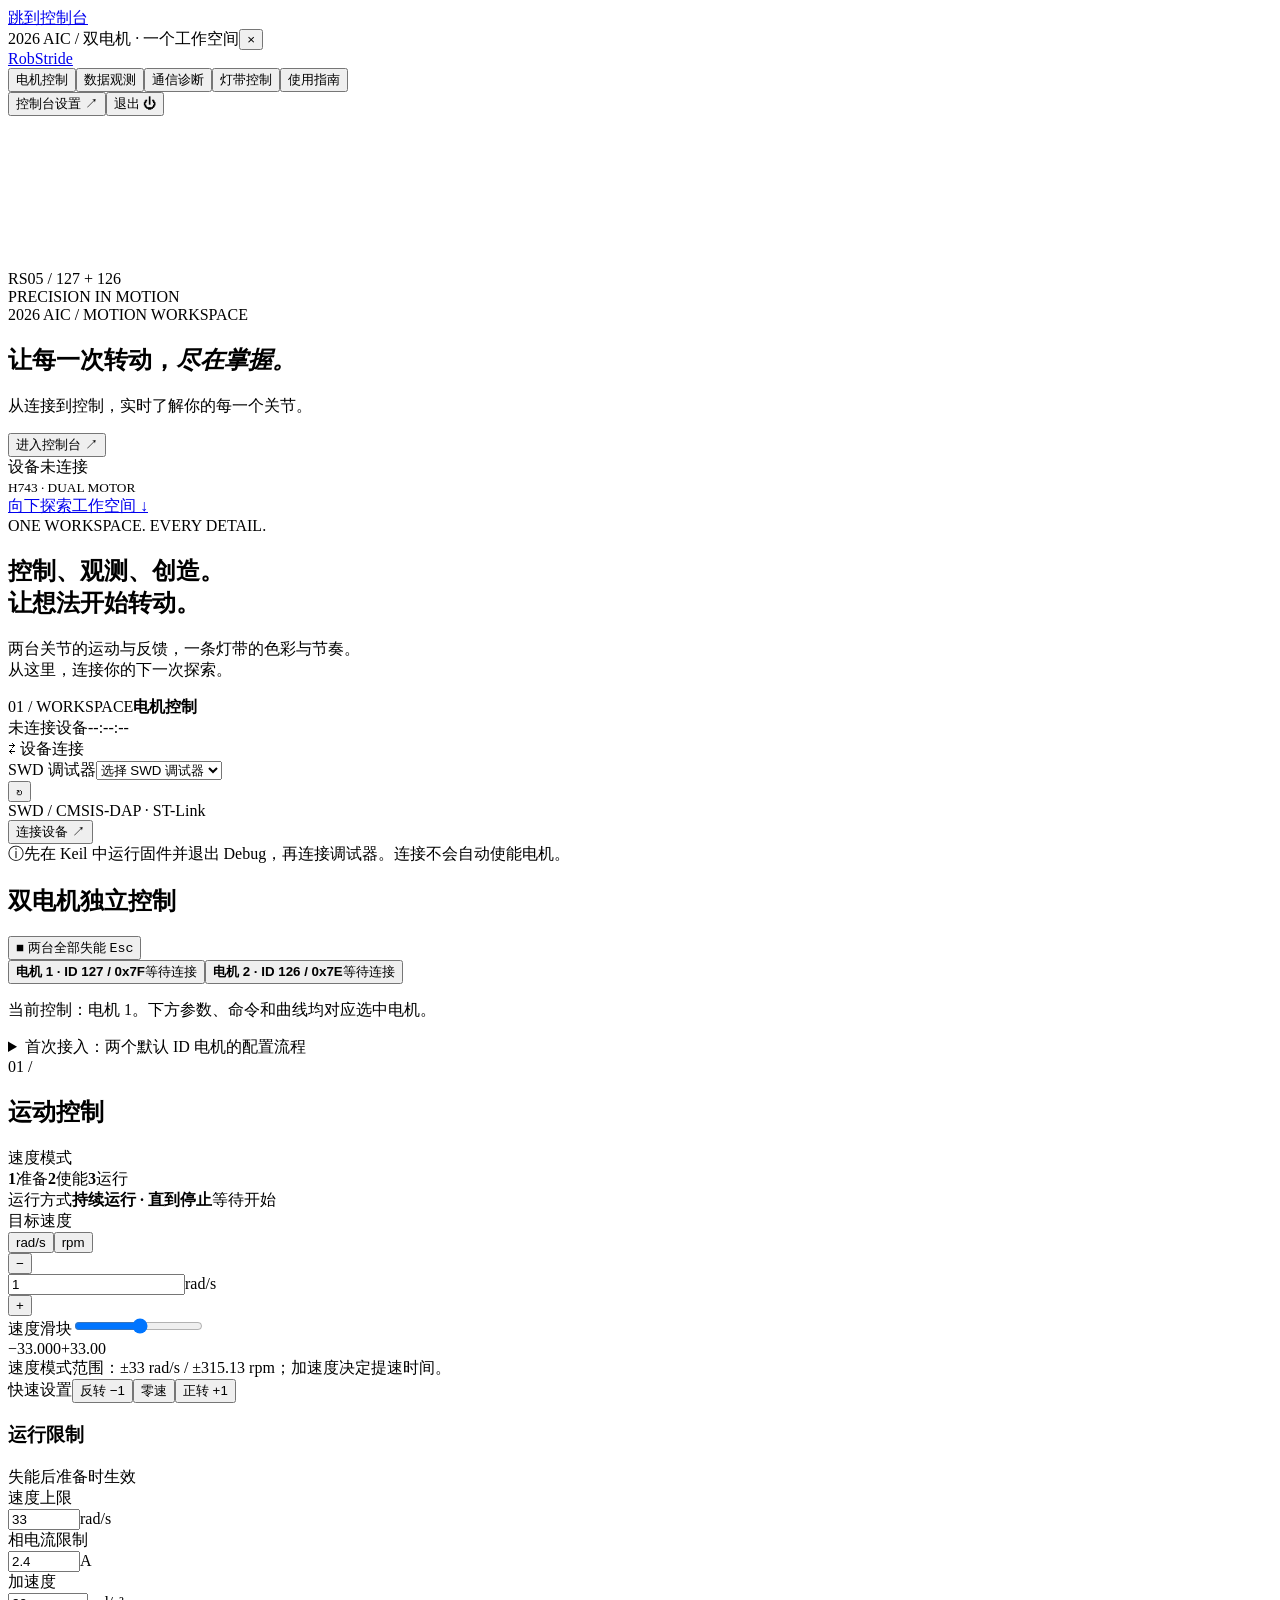
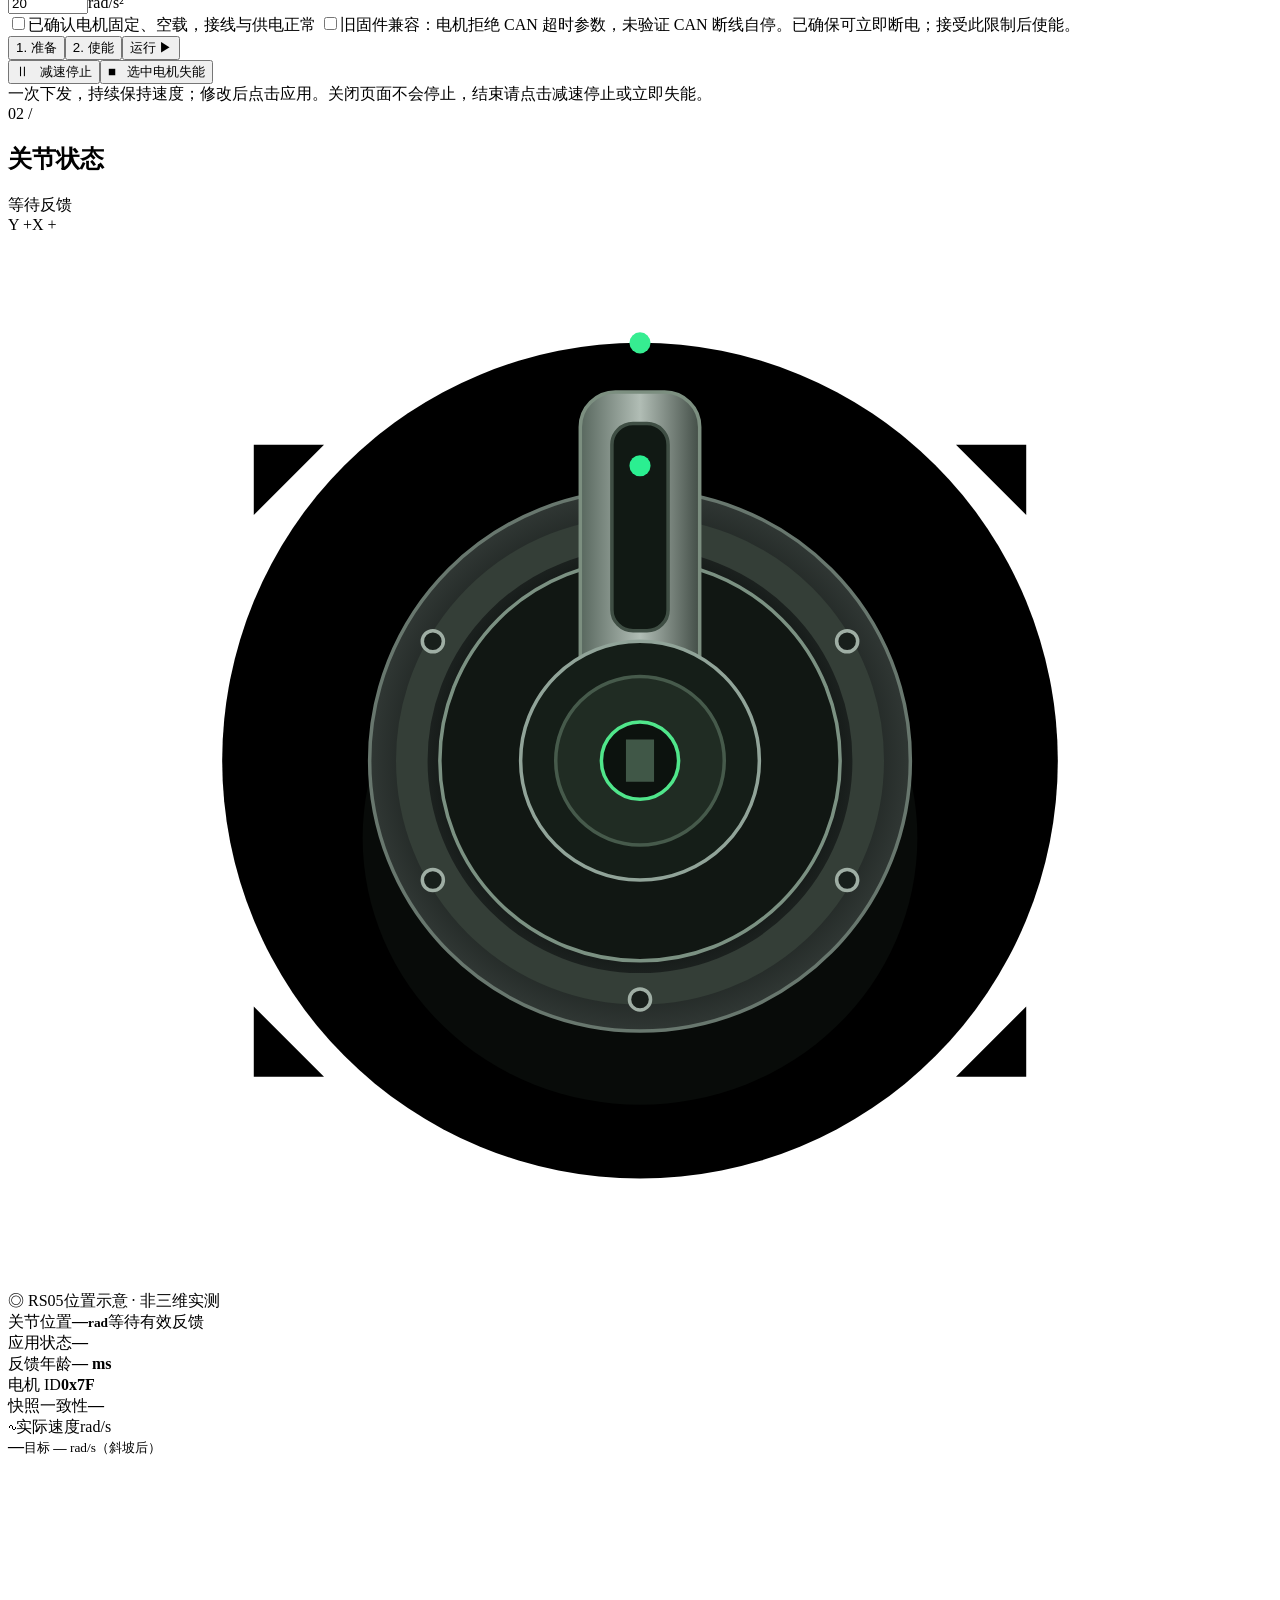
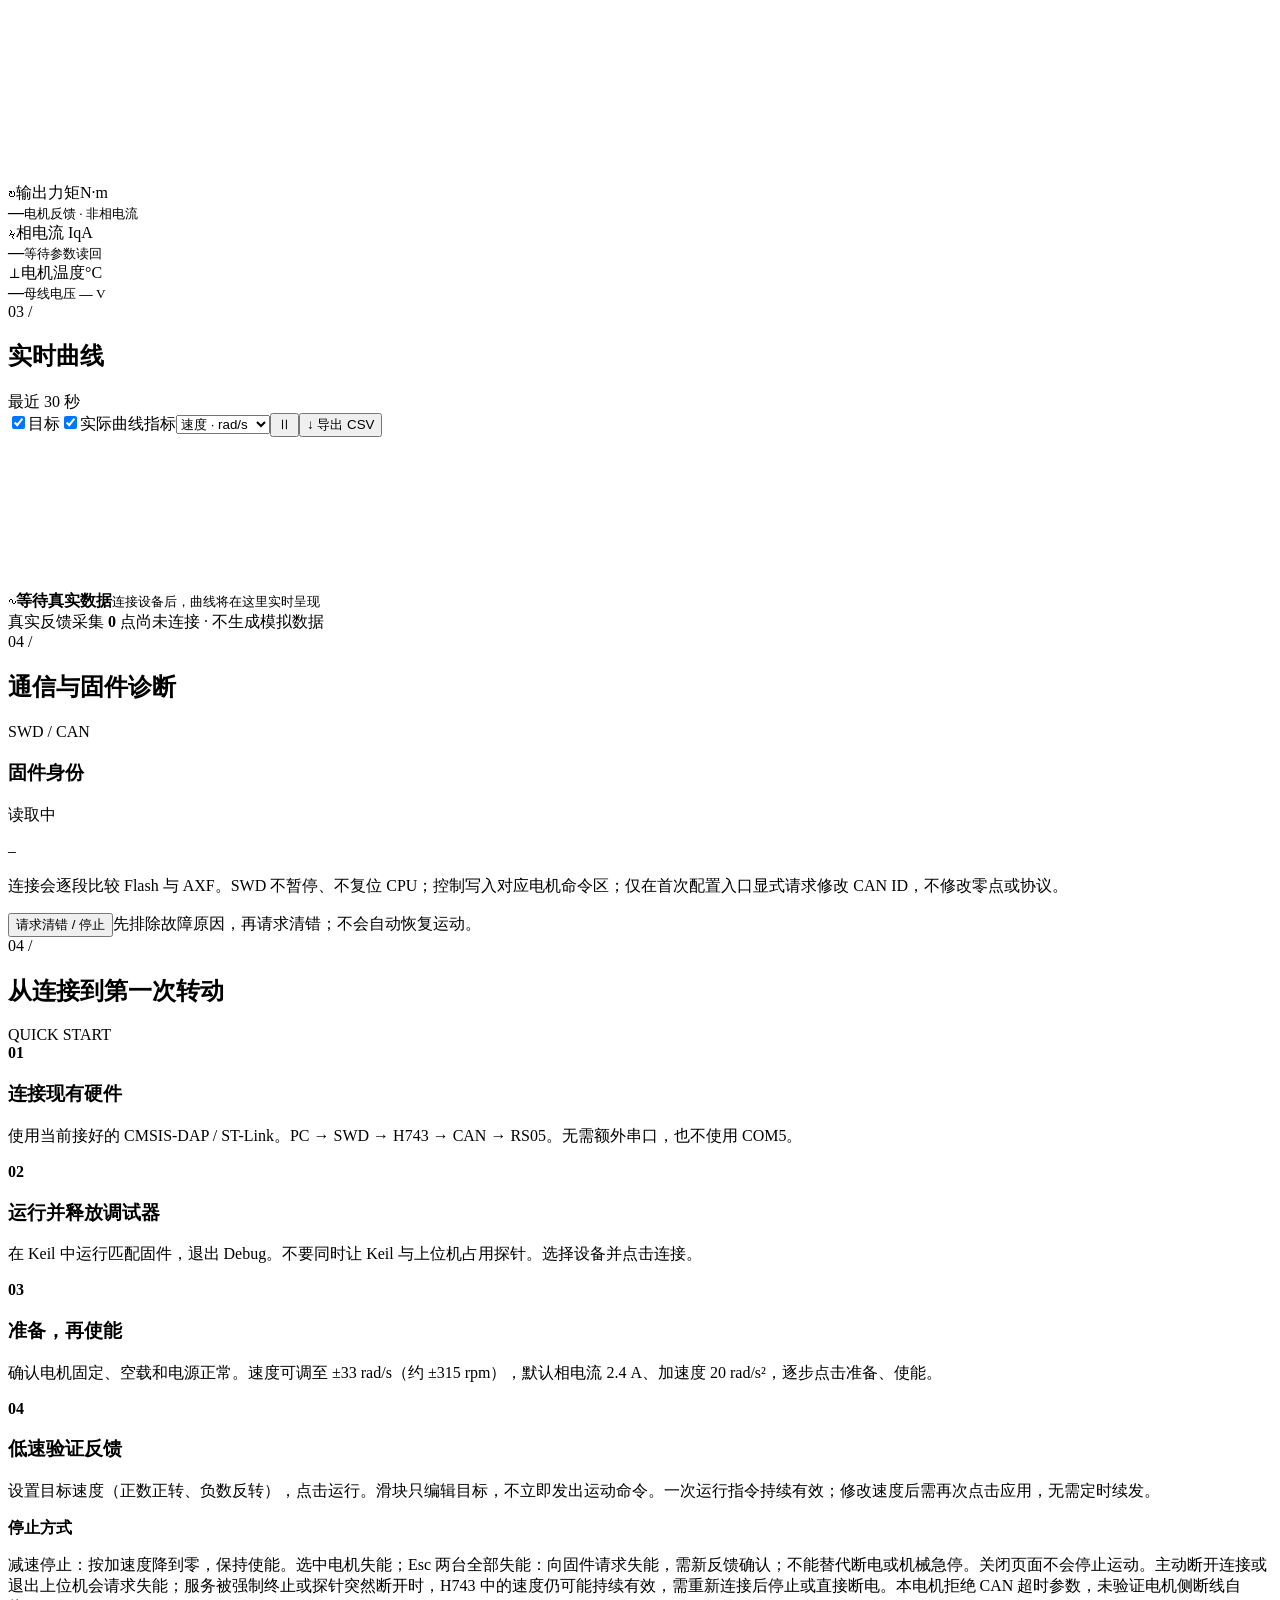
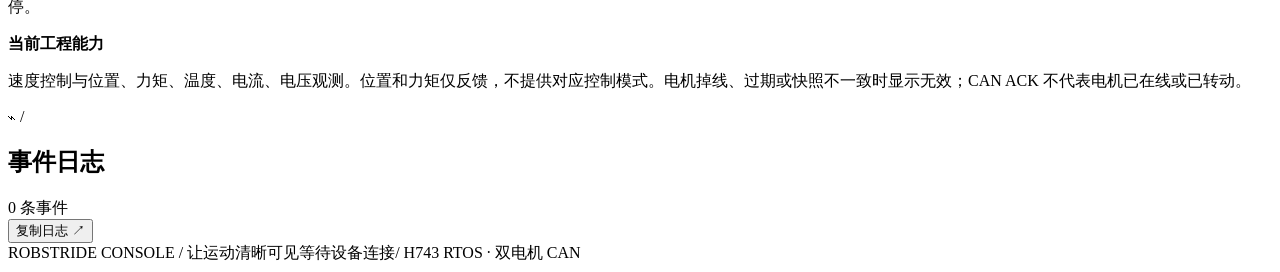
==== 上位机/RobStride_Console/web/index.html @ 3af57daa "feat(console): adopt ControlDesk UI for 2026 AIC Preserve the complete RobStride05 firmware and cont" ====
<!DOCTYPE html>
<html lang="zh-CN">
<head><meta charset="UTF-8"><meta name="viewport" content="width=device-width,initial-scale=1"><title>2026 AIC · RobStride 控制台</title><link rel="stylesheet" href="/style.css"><link rel="stylesheet" href="/template.css"></head>
<body>
<a class="skip-link" href="#console">跳到控制台</a>
<div class="announcement" id="announcement"><span class="announcement-pixels" aria-hidden="true"></span><span>2026 AIC <span class="announcement-divider">/</span> 双电机 · 一个工作空间</span><button id="dismiss-announcement" aria-label="关闭横幅">×</button></div>
<header class="site-header">
 <a class="site-brand" href="#overview" aria-label="RobStride 首页">RobStride<span></span></a>
 <nav class="primary-nav" aria-label="主导航">
  <button class="nav-item active" data-view="control">电机控制</button><button class="nav-item" data-view="telemetry">数据观测</button><button class="nav-item" data-view="diagnostics">通信诊断</button><button class="nav-item" data-view="led">灯带控制</button><button class="nav-item" data-view="guide">使用指南</button>
 </nav>
 <div class="header-actions"><button id="open-settings" class="text-button" aria-haspopup="dialog" aria-controls="settings-drawer">控制台设置 <span>↗</span></button><button id="exit" class="header-exit" title="退出上位机并释放调试器">退出 ⏻</button></div>
</header>
<div class="scroll-progress" aria-hidden="true"></div>
<div class="app-shell" id="app-content">
 <section class="hero" id="overview" aria-labelledby="page-title">
  <canvas id="pixelField" aria-hidden="true"></canvas><div class="hero-coordinate" aria-hidden="true">RS05 / 127 + 126<br>PRECISION IN MOTION</div>
  <div class="hero-inner"><div class="hero-copy"><div class="eyebrow">2026 AIC / MOTION WORKSPACE</div><h1 id="page-title">让每一次转动，<em>尽在掌握。</em></h1><p id="page-description">从连接到控制，实时了解你的每一个关节。</p></div><div class="hero-aside"><button class="hero-action" id="enter-console">进入控制台 <span>↗</span></button><div class="hero-state"><div class="badge" id="connection-badge"><span class="dot"></span>设备未连接</div><small>H743 · DUAL MOTOR</small></div></div></div>
  <a class="scroll-cue" href="#console"><span>向下探索工作空间</span> ↓</a>
 </section>
 <main id="console" tabindex="-1">
  <section class="session-intro"><div class="eyebrow">ONE WORKSPACE. EVERY DETAIL.</div><h2>控制、观测、创造。<br><span>让想法开始转动。</span></h2><p>两台关节的运动与反馈，一条灯带的色彩与节奏。<br>从这里，连接你的下一次探索。</p></section>
  <div class="workspace-heading"><div><span class="section-index">01 / WORKSPACE</span><b id="crumb">电机控制</b></div><div class="device-status"><span class="dot" id="sidebar-dot"></span><span id="sidebar-state">未连接设备</span><span class="workspace-clock" id="clock">--:--:--</span></div></div>
    <section class="connection-strip" aria-label="设备连接"><span class="connection-label"><span class="small-icon">⇄</span> 设备连接</span><div class="select-wrap"><label class="sr-only" for="probe">SWD 调试器</label><select id="probe"><option value="">选择 SWD 调试器</option></select></div><button id="refresh" class="icon-button" title="刷新调试器" aria-label="刷新调试器">↻</button><div class="transport"><span class="dot green"></span>SWD <span>/</span> CMSIS-DAP · ST-Link</div><button id="connect" class="button primary">连接设备 <span>↗</span></button></section>
    <div class="notice" id="notice" role="status"><span>ⓘ</span><span id="notice-text">先在 Keil 中运行固件并退出 Debug，再连接调试器。连接不会自动使能电机。</span></div>

    <section class="dual-panel panel" aria-label="双电机选择和状态">
      <div class="panel-heading"><h2>双电机独立控制</h2><button id="stop-all" class="button danger">■ 两台全部失能 <kbd>Esc</kbd></button></div>
      <div class="motor-cards"><button id="select-motor-0" class="motor-card selected" data-motor="0"><strong>电机 1 · ID 127 / 0x7F</strong><span id="summary-0">等待连接</span></button><button id="select-motor-1" class="motor-card" data-motor="1"><strong>电机 2 · ID 126 / 0x7E</strong><span id="summary-1">等待连接</span></button></div>
      <p id="selected-label" class="green-text">当前控制：电机 1。下方参数、命令和曲线均对应选中电机。</p>
      <details id="setup-details"><summary>首次接入：两个默认 ID 电机的配置流程</summary>
        <p>两台同 ID 时无法独立控制。先点击“两台全部失能”，断电后从总线断开电机 1，仅接入待设为电机 2 的那一台，再给它供电。</p>
        <label class="confirm-row"><input type="checkbox" id="isolated-confirmed"><span>当前 CAN 总线上只接通待修改的这一台，原 ID 为 127。允许将其 ID 改为 126。</span></label>
        <button id="change-id" class="button secondary">单电机改 ID：127 → 126</button>
        <p>等待日志“配置完成”后，断电并接回两台，再重新上电。确认以下两张卡分别在线，完成身份核对后才能准备和使能。</p>
        <label class="confirm-row"><input type="checkbox" id="pair-confirmed"><span>两台已分别设置为 127、126，均已接回总线，且已经固定。</span></label>
        <button id="verify-pair" class="button secondary">核对两台身份并开放独立控制</button><span id="pair-state" class="subtle">尚未核对</span>
        <p>每次 MCU 重启都需重新核对。改 ID 需要真实隔离另一台；软件无法证明同 ID 电机的数量。已设置不同 ID 时直接核对，无需再次改 ID。</p>
      </details>
    </section>

    <div id="view-control" class="view">
      <div class="main-grid">
        <section class="panel control-panel"><div class="panel-heading"><div><span class="section-index">01 /</span><h2>运动控制</h2></div><span class="chip">速度模式</span></div>
          <div class="workflow"><span id="step1"><b>1</b>准备</span><i></i><span id="step2"><b>2</b>使能</span><i></i><span id="step3"><b>3</b>运行</span></div>
          <div class="run-mode-row"><span>运行方式</span><b>持续运行 · 直到停止</b><span id="run-status">等待开始</span></div>
          <div class="target-head"><label for="target">目标速度</label><div class="segmented" aria-label="速度单位"><button class="selected" data-unit="rad">rad/s</button><button data-unit="rpm">rpm</button></div></div>
          <div class="target-input"><button class="stepper" id="minus" aria-label="减小目标速度">−</button><div><input id="target" type="number" min="-33" max="33" step="any" value="1" aria-label="目标速度"><span id="target-unit">rad/s</span></div><button class="stepper" id="plus" aria-label="增大目标速度">+</button></div>
          <label for="speed-slider" class="sr-only">速度滑块</label><input id="speed-slider" class="speed-slider" type="range" min="-33" max="33" step="0.01" value="1"><div class="range-labels"><span id="min-speed">−33.00</span><span>0</span><span id="max-speed">+33.00</span></div><div class="control-note" id="speed-range-note">速度模式范围：±33 rad/s / ±315.13 rpm；加速度决定提速时间。</div>
          <div class="presets"><span>快速设置</span><button data-speed="-1">反转 −1</button><button data-speed="0">零速</button><button data-speed="1">正转 +1</button></div>
          <div class="divider"></div><div class="limits-title"><h3>运行限制</h3><span>失能后准备时生效</span></div>
          <div class="limit-grid"><label>速度上限<div class="number-field"><input id="speed-limit" type="number" min="0.01" max="33" step="0.1" value="33"><span>rad/s</span></div></label><label>相电流限制<div class="number-field"><input id="current-limit" type="number" min="0.01" max="11" step="0.1" value="2.4"><span>A</span></div></label><label>加速度<div class="number-field"><input id="accel-limit" type="number" min="0.01" max="150" step="1" value="20"><span>rad/s²</span></div></label></div>
          <label class="confirm-row"><input id="confirmed" type="checkbox"><span>已确认电机固定、空载，接线与供电正常</span></label>
          <label class="confirm-row compatibility-note hidden" id="compatibility-note"><input id="compatibility-confirmed" type="checkbox"><span>旧固件兼容：电机拒绝 CAN 超时参数，未验证 CAN 断线自停。已确保可立即断电；接受此限制后使能。</span></label>
          <div class="command-row"><button class="button secondary" id="prepare">1. 准备</button><button class="button secondary" id="enable">2. 使能</button><button class="button primary" id="run">运行 <span>▶</span></button></div>
          <div class="stop-row"><button class="button secondary" id="stop">Ⅱ &nbsp; 减速停止</button><button class="button danger" id="disable">■ &nbsp; 选中电机失能</button></div>
          <div class="control-note" id="run-note">一次下发，持续保持速度；修改后点击应用。关闭页面不会停止，结束请点击减速停止或立即失能。</div>
        </section>
        <section class="panel joint-panel"><div class="panel-heading"><div><span class="section-index">02 /</span><h2>关节状态</h2></div><span id="motor-badge" class="badge small"><span class="dot"></span>等待反馈</span></div>
          <div class="joint-visual"><div class="visual-grid"></div><span class="axis-label top">Y +</span><span class="axis-label right">X +</span><svg class="joint-svg" viewBox="0 0 360 300" aria-label="关节位置示意图"><defs><radialGradient id="bodyGrad"><stop offset="0" stop-color="#282e2d"/><stop offset=".72" stop-color="#151a18"/><stop offset="1" stop-color="#303734"/></radialGradient><linearGradient id="armGrad"><stop stop-color="#58675e"/><stop offset=".5" stop-color="#b1bdb5"/><stop offset="1" stop-color="#434e47"/></linearGradient></defs><g transform="translate(180 150)"><circle class="orbit" r="119"/><circle class="orbit ticks" r="110"/><path d="M-90 -90 H-110 V-70 M90 -90 H110 V-70 M-90 90 H-110 V70 M90 90 H110 V70" class="brackets"/><ellipse cy="22" rx="79" ry="76" fill="#080b09"/><circle r="77" fill="url(#bodyGrad)" stroke="#68776e" stroke-width="1"/><circle r="65" fill="none" stroke="#343e37" stroke-width="9"/><circle r="57" fill="#111713" stroke="#7b9182"/><g class="bolts" fill="#181f1b" stroke="#9faea4"><circle cx="0" cy="-68" r="3"/><circle cx="59" cy="-34" r="3"/><circle cx="59" cy="34" r="3"/><circle cx="0" cy="68" r="3"/><circle cx="-59" cy="34" r="3"/><circle cx="-59" cy="-34" r="3"/></g><g id="joint-arm"><rect x="-17" y="-105" width="34" height="112" rx="10" fill="url(#armGrad)" stroke="#7c8f80"/><rect x="-8" y="-96" width="16" height="59" rx="6" fill="#111914" stroke="#3f4e44"/><circle cy="-84" r="3" fill="#2bef91"/><circle r="34" fill="#151e18" stroke="#91a499"/><circle r="24" fill="#202c23" stroke="#465a4b"/><circle r="11" fill="#0c120e" stroke="#50e68b"/><path d="M-4 -6 H4 V6 H-4 Z" fill="#405747"/></g><circle cy="-119" r="3" fill="#36ed91"/></g></svg><div class="visual-caption"><span class="green-text">◎</span> RS05<span>位置示意 · 非三维实测</span></div></div>
          <div class="joint-position"><span>关节位置</span><strong id="position">—<small>rad</small></strong><span id="position-deg">等待有效反馈</span></div>
          <div class="status-details"><div><span>应用状态</span><b id="app-state">—</b></div><div><span>反馈年龄</span><b id="feedback-age">— ms</b></div><div><span>电机 ID</span><b id="motor-id">0x7F</b></div><div><span>快照一致性</span><b id="coherent">—</b></div></div>
        </section>
      </div>
      <section class="metrics" aria-label="实时测量"><article><div><span class="metric-icon">∿</span>实际速度<span>rad/s</span></div><strong id="velocity">—</strong><small>目标 <b id="applied">—</b> rad/s（斜坡后）</small><svg viewBox="0 0 110 28" class="spark" id="spark-speed"></svg></article><article><div><span class="metric-icon">↻</span>输出力矩<span>N·m</span></div><strong id="torque">—</strong><small>电机反馈 · 非相电流</small></article><article><div><span class="metric-icon">ϟ</span>相电流 Iq<span>A</span></div><strong id="current">—</strong><small id="current-age">等待参数读回</small></article><article><div><span class="metric-icon">⊥</span>电机温度<span>°C</span></div><strong id="temperature">—</strong><small>母线电压 <b id="voltage">—</b> V</small></article></section>
    </div>

    <section class="panel chart-panel" id="chart-section"><div class="panel-heading"><div><span class="section-index">03 /</span><h2>实时曲线</h2><span class="subtle">最近 30 秒</span></div><div class="chart-actions"><label><input type="checkbox" id="show-target" checked><span class="legend-line"></span>目标</label><label><input type="checkbox" id="show-actual" checked><span class="legend-line actual"></span>实际</label><label class="sr-only" for="chart-metric">曲线指标</label><select id="chart-metric"><option value="velocity_rad_s">速度 · rad/s</option><option value="position_rad">位置 · rad</option><option value="torque_nm">力矩 · N·m</option><option value="current_a">相电流 · A</option><option value="temperature_c">温度 · °C</option><option value="bus_voltage_v">母线电压 · V</option></select><button id="pause-chart" class="icon-button" title="暂停曲线" aria-label="暂停曲线">Ⅱ</button><button id="export" class="text-button">↓ 导出 CSV</button></div></div><div class="chart-wrap"><canvas id="chart" aria-label="实时反馈曲线"></canvas><div class="chart-empty" id="chart-empty"><span>∿</span><b>等待真实数据</b><small>连接设备后，曲线将在这里实时呈现</small></div></div><div class="chart-footer"><span><span class="dot green"></span> 真实反馈采集 <b id="sample-rate">0</b> 点</span><span id="chart-status">尚未连接 · 不生成模拟数据</span></div></section>

    <section id="view-diagnostics" class="panel diagnostics-panel view hidden"><div class="panel-heading"><div><span class="section-index">04 /</span><h2>通信与固件诊断</h2></div><span class="chip">SWD / CAN</span></div><div class="diagnostic-grid" id="diagnostic-grid"></div><div class="identity-block"><h3>固件身份</h3><p id="firmware-path">读取中</p><code id="firmware-hash">—</code><p>连接会逐段比较 Flash 与 AXF。SWD 不暂停、不复位 CPU；控制写入对应电机命令区；仅在首次配置入口显式请求修改 CAN ID，不修改零点或协议。</p></div><button id="clear-fault" class="button secondary">请求清错 / 停止</button><span class="subtle clear-hint">先排除故障原因，再请求清错；不会自动恢复运动。</span></section>

    <section id="view-guide" class="panel guide-panel view hidden"><div class="panel-heading"><div><span class="section-index">04 /</span><h2>从连接到第一次转动</h2></div><span class="chip">QUICK START</span></div><div class="guide-grid"><article><b>01</b><h3>连接现有硬件</h3><p>使用当前接好的 CMSIS-DAP / ST-Link。PC → SWD → H743 → CAN → RS05。无需额外串口，也不使用 COM5。</p></article><article><b>02</b><h3>运行并释放调试器</h3><p>在 Keil 中运行匹配固件，退出 Debug。不要同时让 Keil 与上位机占用探针。选择设备并点击连接。</p></article><article><b>03</b><h3>准备，再使能</h3><p>确认电机固定、空载和电源正常。速度可调至 ±33 rad/s（约 ±315 rpm），默认相电流 2.4 A、加速度 20 rad/s²，逐步点击准备、使能。</p></article><article><b>04</b><h3>低速验证反馈</h3><p>设置目标速度（正数正转、负数反转），点击运行。滑块只编辑目标，不立即发出运动命令。一次运行指令持续有效；修改速度后需再次点击应用，无需定时续发。</p></article></div><div class="guide-note"><b>停止方式</b><p>减速停止：按加速度降到零，保持使能。选中电机失能；Esc 两台全部失能：向固件请求失能，需新反馈确认；不能替代断电或机械急停。关闭页面不会停止运动。主动断开连接或退出上位机会请求失能；服务被强制终止或探针突然断开时，H743 中的速度仍可能持续有效，需重新连接后停止或直接断电。本电机拒绝 CAN 超时参数，未验证电机侧断线自停。</p></div><div class="guide-note"><b>当前工程能力</b><p>速度控制与位置、力矩、温度、电流、电压观测。位置和力矩仅反馈，不提供对应控制模式。电机掉线、过期或快照不一致时显示无效；CAN ACK 不代表电机已在线或已转动。</p></div></section>

    <section class="panel log-panel" id="log-section"><div class="panel-heading"><div><span class="section-index">⌁ /</span><h2>事件日志</h2><span class="subtle" id="log-count">0 条事件</span></div><button class="text-button" id="copy-log">复制日志 ↗</button></div><div class="logs" id="logs" aria-live="polite"></div></section>
    <footer><span>ROBSTRIDE CONSOLE <span class="footer-slash">/</span> 让运动清晰可见</span><span><span class="dot" id="footer-dot"></span><span id="footer-status">等待设备连接</span><span class="footer-slash">/</span> H743 RTOS · 双电机 CAN</span></footer>
 </main>
</div>
<div class="drawer-scrim" id="settings-scrim" hidden></div>
<aside id="settings-drawer" class="settings-drawer" role="dialog" aria-modal="true" aria-labelledby="settings-title" hidden>
 <div class="drawer-heading"><div><span class="eyebrow">MAKE IT YOURS</span><h2 id="settings-title">控制台设置</h2></div><button id="close-settings" class="icon-button" aria-label="关闭设置">×</button></div>
 <p class="drawer-description">调整工作空间的视觉偏好，设置仅保存在此浏览器。</p>
 <fieldset><legend>视觉外观</legend><label class="settings-row">强调色<input type="color" id="accent-color" value="#26ed89"></label><label class="settings-check"><input type="checkbox" id="compact-layout"> 紧凑布局</label><label class="settings-check"><input type="checkbox" id="show-logs" checked> 显示事件日志</label></fieldset>
 <fieldset><legend>动态点阵</legend><label class="settings-check"><input type="checkbox" id="motion-enabled" checked> 开启动效</label><label>流动速度 <output id="motion-speed-value">1.0×</output><input type="range" id="motion-speed" min="0.2" max="2" step="0.1" value="1"></label><label>点阵间距 <output id="pixel-density-value">8 px</output><input type="range" id="pixel-density" min="5" max="14" step="1" value="8"></label><p class="settings-note">跟随系统的减少动态效果偏好。离开首页后自动暂停点阵。</p></fieldset>
 <button id="reset-settings" class="button secondary">恢复默认外观 ↺</button><p class="settings-note">运动参数和灯效方案在各自模块内编辑。</p>
</aside>
<button class="back-top" id="back-to-top" aria-label="回到顶部" hidden>↑</button>
<div class="toast hidden" id="toast" role="alert"></div>
<script src="/app.js"></script><script src="/led.js"></script><script src="/template-ui.js"></script>
</body></html>
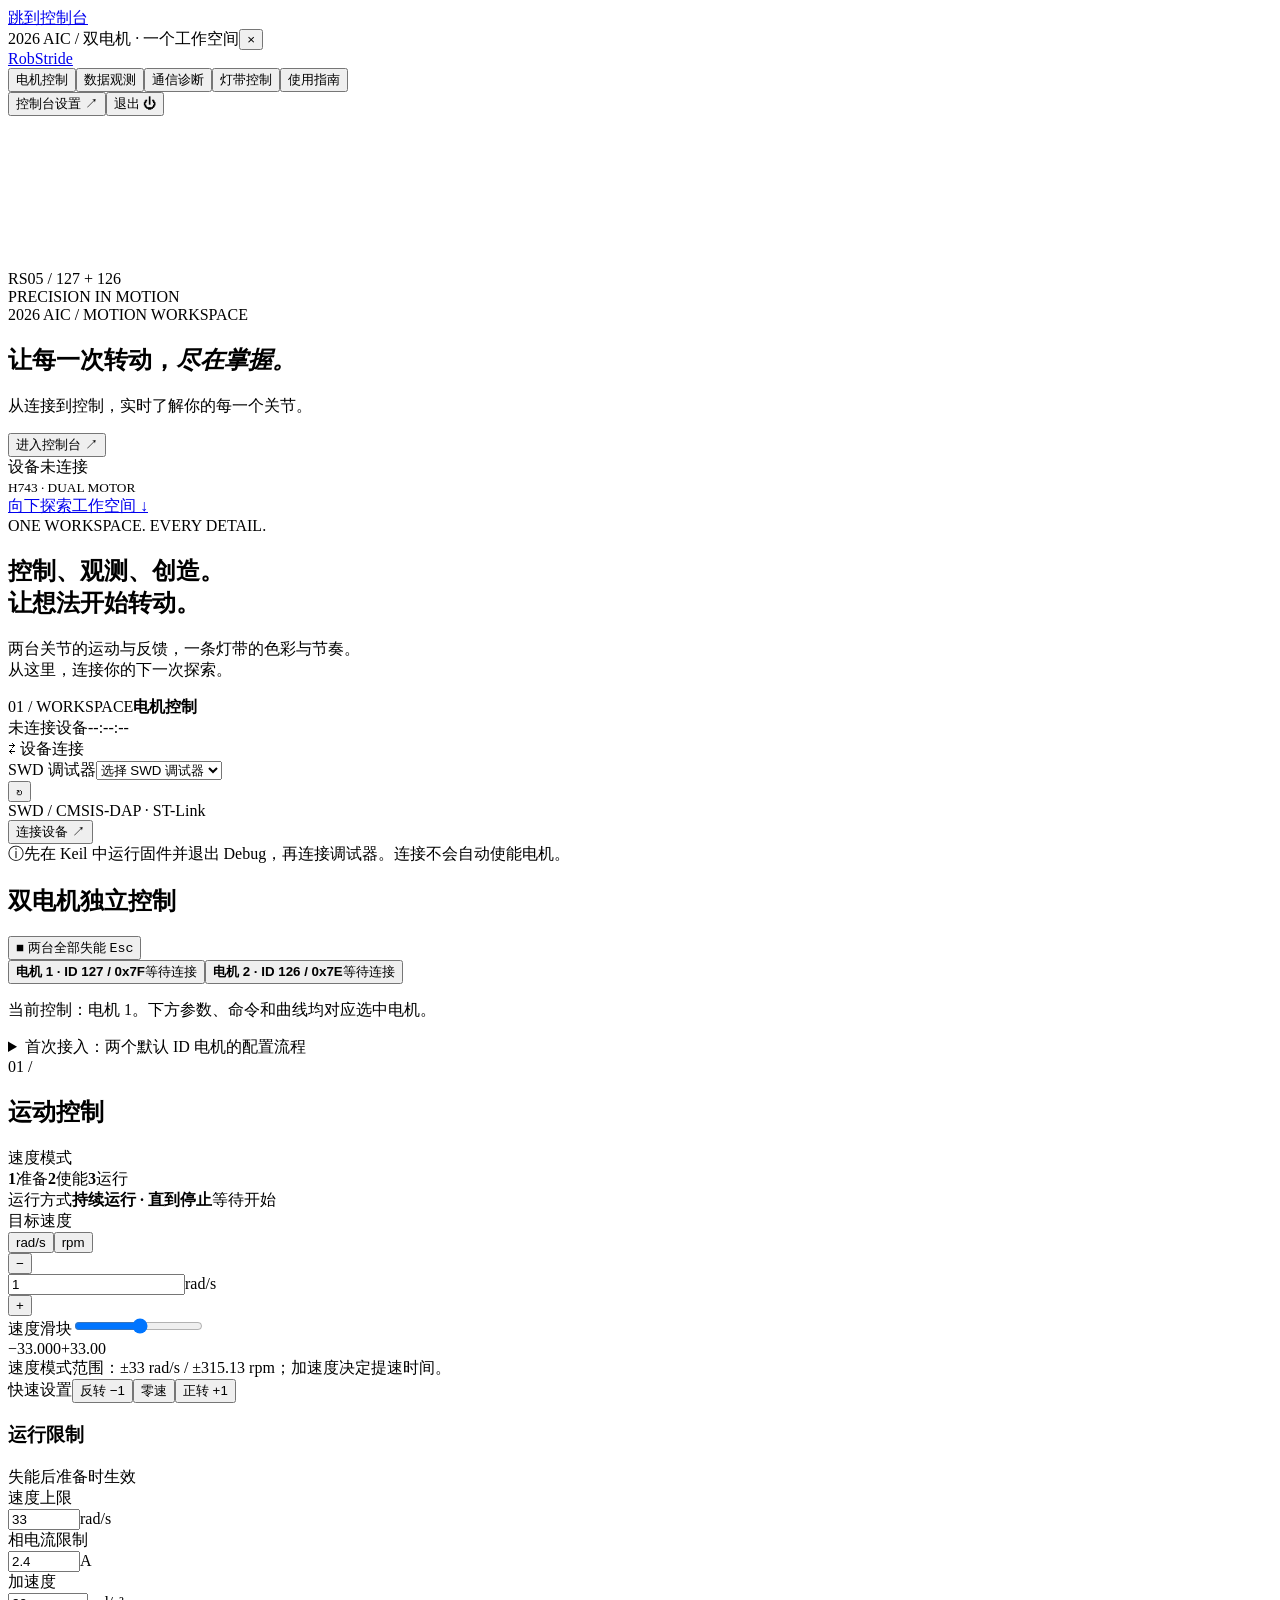
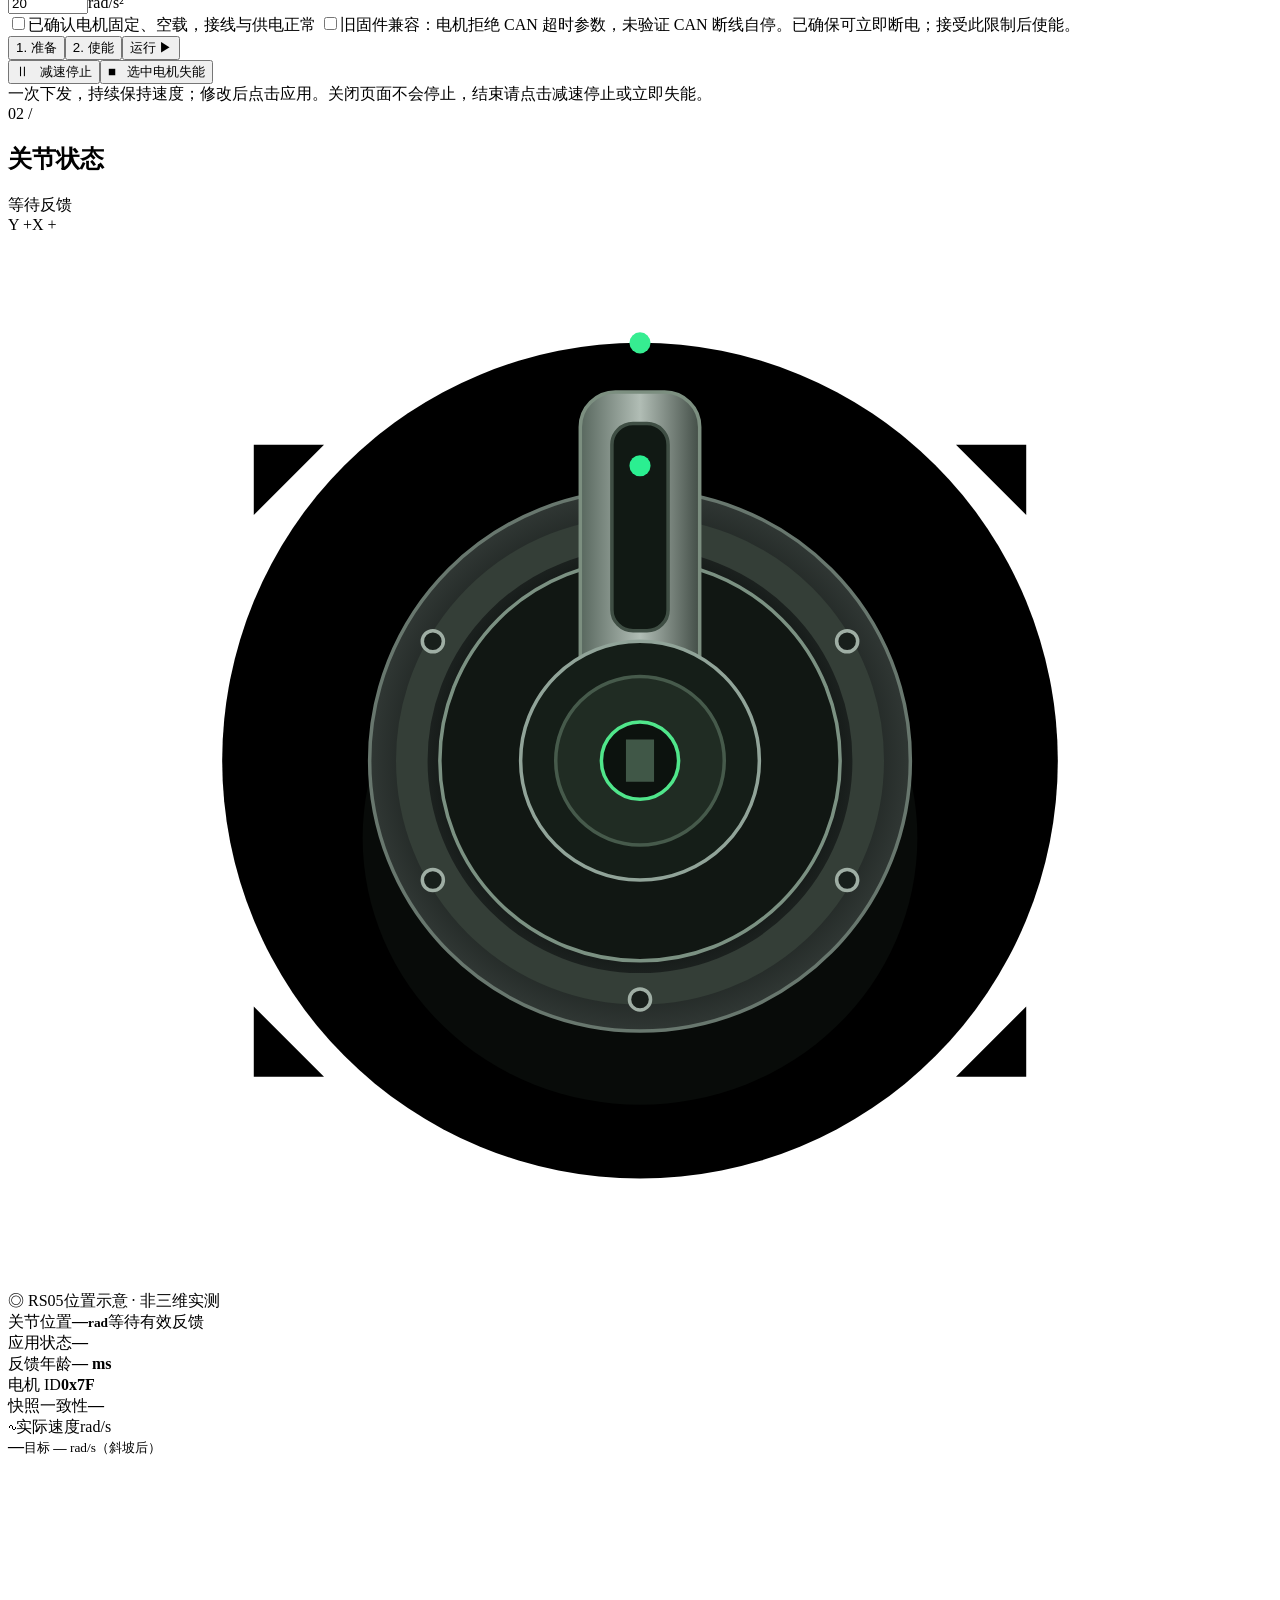
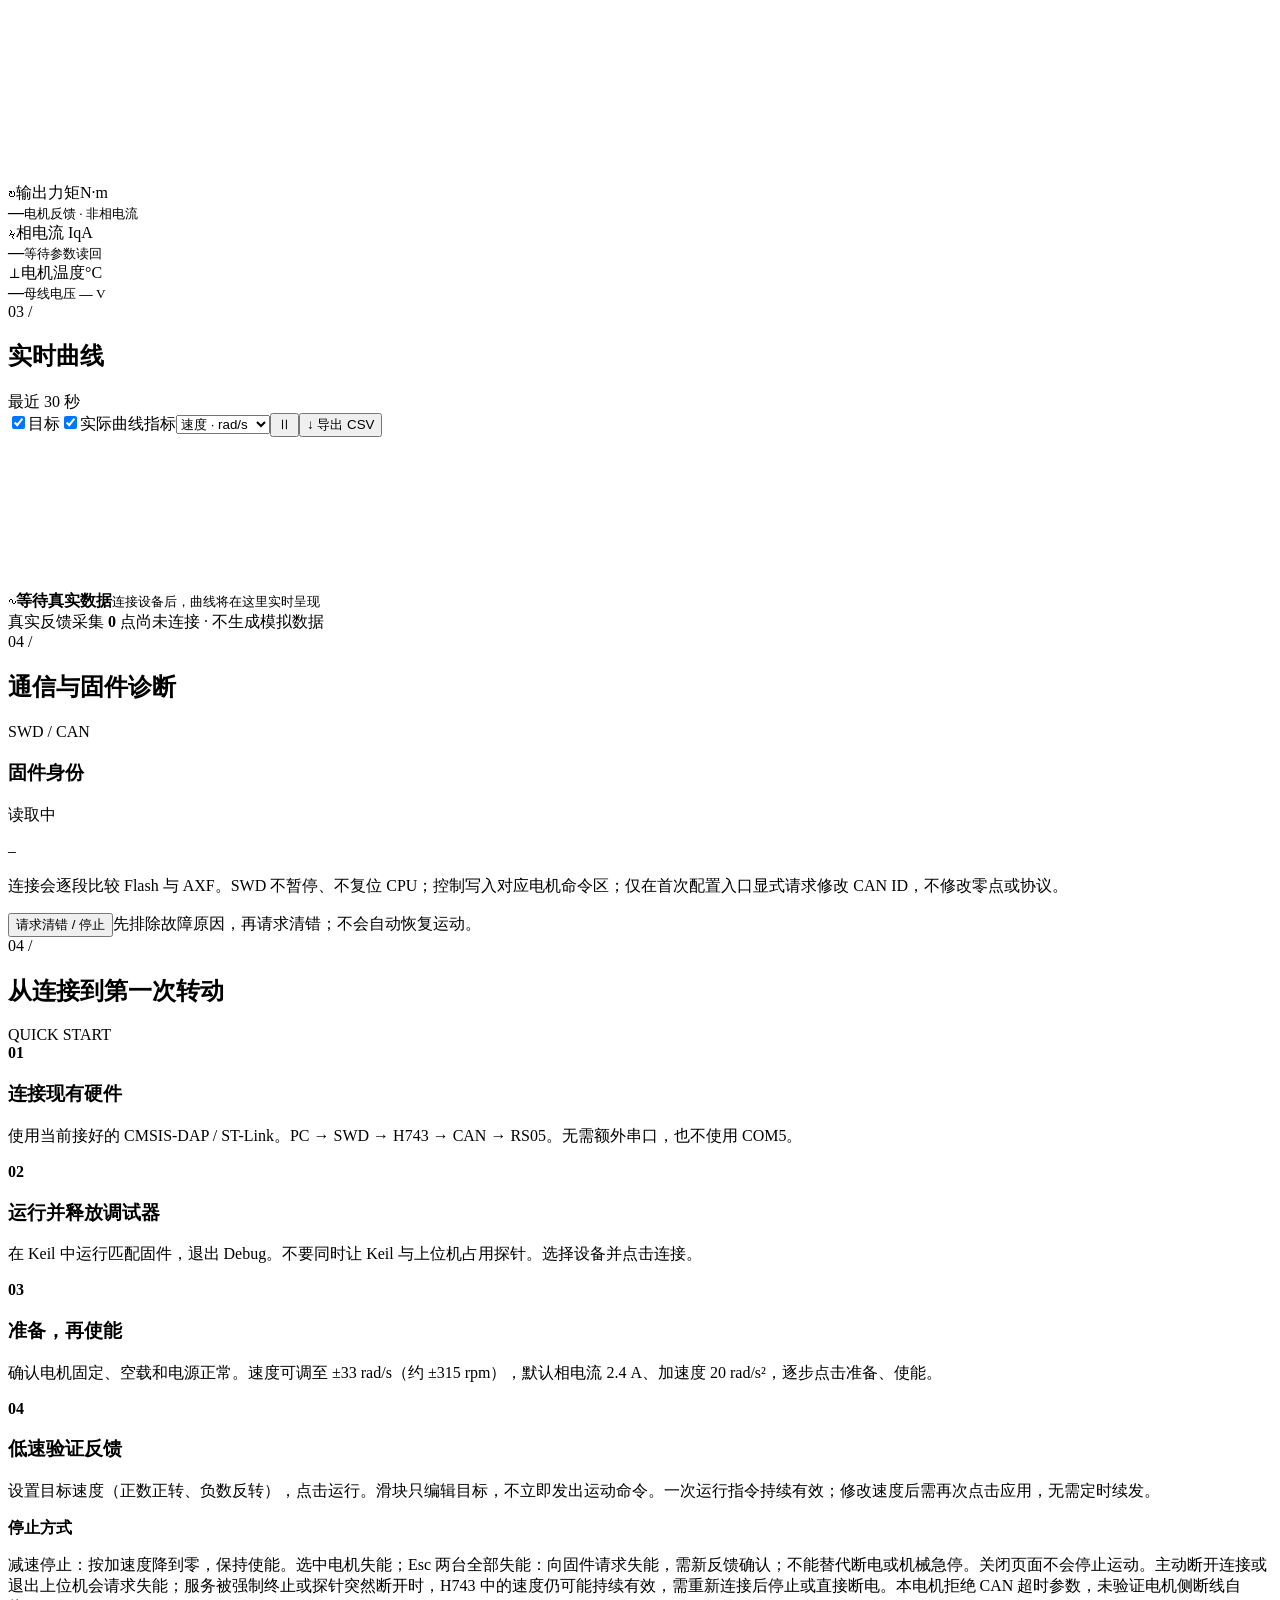
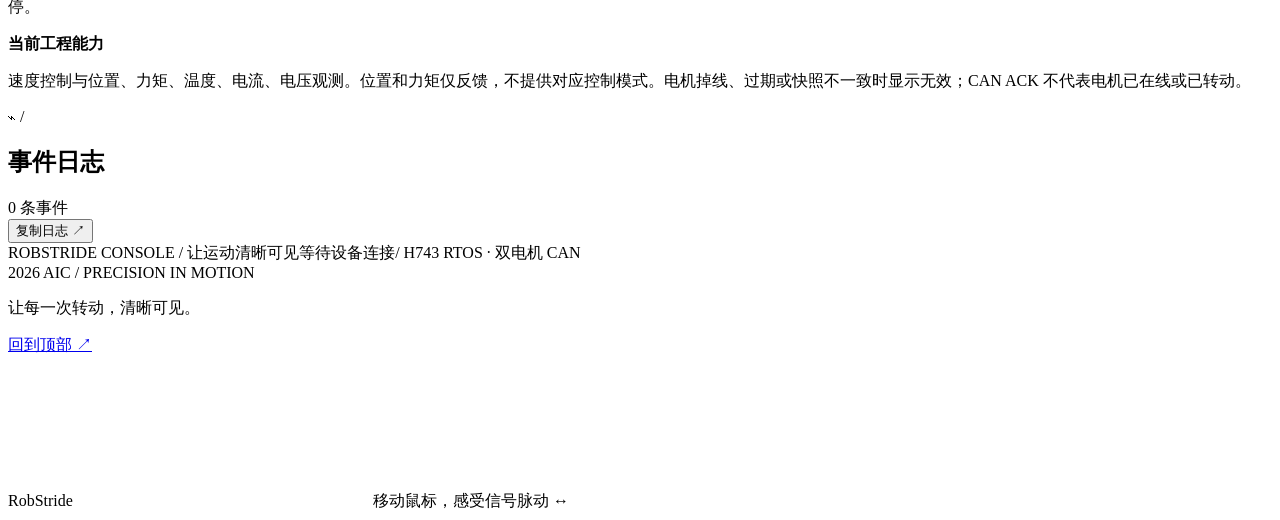
==== commit 9e4a6751: "feat(console): port template pointer distortion and visual effects" ====
--- a/上位机/RobStride_Console/web/index.html
+++ b/上位机/RobStride_Console/web/index.html
@@ -1,6 +1,6 @@
 <!DOCTYPE html>
 <html lang="zh-CN">
-<head><meta charset="UTF-8"><meta name="viewport" content="width=device-width,initial-scale=1"><title>2026 AIC · RobStride 控制台</title><link rel="stylesheet" href="/style.css"><link rel="stylesheet" href="/template.css"></head>
+<head><meta charset="UTF-8"><meta name="viewport" content="width=device-width,initial-scale=1"><title>2026 AIC · RobStride 控制台</title><link rel="stylesheet" href="/style.css"><link rel="stylesheet" href="/template.css"><link rel="stylesheet" href="/signal-theme.css"></head>
 <body>
 <a class="skip-link" href="#console">跳到控制台</a>
 <div class="announcement" id="announcement"><span class="announcement-pixels" aria-hidden="true"></span><span>2026 AIC <span class="announcement-divider">/</span> 双电机 · 一个工作空间</span><button id="dismiss-announcement" aria-label="关闭横幅">×</button></div>
@@ -18,7 +18,7 @@
   <div class="hero-inner"><div class="hero-copy"><div class="eyebrow">2026 AIC / MOTION WORKSPACE</div><h1 id="page-title">让每一次转动，<em>尽在掌握。</em></h1><p id="page-description">从连接到控制，实时了解你的每一个关节。</p></div><div class="hero-aside"><button class="hero-action" id="enter-console">进入控制台 <span>↗</span></button><div class="hero-state"><div class="badge" id="connection-badge"><span class="dot"></span>设备未连接</div><small>H743 · DUAL MOTOR</small></div></div></div>
   <a class="scroll-cue" href="#console"><span>向下探索工作空间</span> ↓</a>
  </section>
- <main id="console" tabindex="-1">
+ <main id="console" class="signal-zone" tabindex="-1">
   <section class="session-intro"><div class="eyebrow">ONE WORKSPACE. EVERY DETAIL.</div><h2>控制、观测、创造。<br><span>让想法开始转动。</span></h2><p>两台关节的运动与反馈，一条灯带的色彩与节奏。<br>从这里，连接你的下一次探索。</p></section>
   <div class="workspace-heading"><div><span class="section-index">01 / WORKSPACE</span><b id="crumb">电机控制</b></div><div class="device-status"><span class="dot" id="sidebar-dot"></span><span id="sidebar-state">未连接设备</span><span class="workspace-clock" id="clock">--:--:--</span></div></div>
     <section class="connection-strip" aria-label="设备连接"><span class="connection-label"><span class="small-icon">⇄</span> 设备连接</span><div class="select-wrap"><label class="sr-only" for="probe">SWD 调试器</label><select id="probe"><option value="">选择 SWD 调试器</option></select></div><button id="refresh" class="icon-button" title="刷新调试器" aria-label="刷新调试器">↻</button><div class="transport"><span class="dot green"></span>SWD <span>/</span> CMSIS-DAP · ST-Link</div><button id="connect" class="button primary">连接设备 <span>↗</span></button></section>
@@ -73,17 +73,22 @@
 
     <section class="panel log-panel" id="log-section"><div class="panel-heading"><div><span class="section-index">⌁ /</span><h2>事件日志</h2><span class="subtle" id="log-count">0 条事件</span></div><button class="text-button" id="copy-log">复制日志 ↗</button></div><div class="logs" id="logs" aria-live="polite"></div></section>
     <footer><span>ROBSTRIDE CONSOLE <span class="footer-slash">/</span> 让运动清晰可见</span><span><span class="dot" id="footer-dot"></span><span id="footer-status">等待设备连接</span><span class="footer-slash">/</span> H743 RTOS · 双电机 CAN</span></footer>
+    <section class="desk-footer" aria-label="RobStride 页底字标">
+      <div class="footer-caption"><div><span class="footer-kicker">2026 AIC / PRECISION IN MOTION</span><p>让每一次转动，清晰可见。</p></div><a class="footer-top" href="#overview">回到顶部 <span aria-hidden="true">↗</span></a></div>
+      <div class="footer-wordmark" id="footerWordmark"><span class="footer-wordmark-text" id="footerWordmarkText">RobStride</span><canvas id="footerDistortion" aria-hidden="true"></canvas><span class="footer-hover-hint" aria-hidden="true">移动鼠标，感受信号脉动 ↔</span></div>
+    </section>
  </main>
 </div>
 <div class="drawer-scrim" id="settings-scrim" hidden></div>
-<aside id="settings-drawer" class="settings-drawer" role="dialog" aria-modal="true" aria-labelledby="settings-title" hidden>
+<aside id="settings-drawer" class="settings-drawer signal-zone" role="dialog" aria-modal="true" aria-labelledby="settings-title" hidden>
  <div class="drawer-heading"><div><span class="eyebrow">MAKE IT YOURS</span><h2 id="settings-title">控制台设置</h2></div><button id="close-settings" class="icon-button" aria-label="关闭设置">×</button></div>
  <p class="drawer-description">调整工作空间的视觉偏好，设置仅保存在此浏览器。</p>
  <fieldset><legend>视觉外观</legend><label class="settings-row">强调色<input type="color" id="accent-color" value="#26ed89"></label><label class="settings-check"><input type="checkbox" id="compact-layout"> 紧凑布局</label><label class="settings-check"><input type="checkbox" id="show-logs" checked> 显示事件日志</label></fieldset>
  <fieldset><legend>动态点阵</legend><label class="settings-check"><input type="checkbox" id="motion-enabled" checked> 开启动效</label><label>流动速度 <output id="motion-speed-value">1.0×</output><input type="range" id="motion-speed" min="0.2" max="2" step="0.1" value="1"></label><label>点阵间距 <output id="pixel-density-value">8 px</output><input type="range" id="pixel-density" min="5" max="14" step="1" value="8"></label><p class="settings-note">跟随系统的减少动态效果偏好。离开首页后自动暂停点阵。</p></fieldset>
+ <fieldset><legend>悬浮交互</legend><label class="settings-check"><input type="checkbox" id="signalMotionEnabled" checked> 功能区悬浮震颤</label><label class="settings-check"><input type="checkbox" id="footerMotionEnabled" checked> 页底悬浮震颤</label><p class="settings-note">鼠标扫过标题、读数、曲线与日志时产生局部网格位移。输入、点击、触摸和系统减少动态效果模式下保持原生界面。</p></fieldset>
  <button id="reset-settings" class="button secondary">恢复默认外观 ↺</button><p class="settings-note">运动参数和灯效方案在各自模块内编辑。</p>
 </aside>
 <button class="back-top" id="back-to-top" aria-label="回到顶部" hidden>↑</button>
 <div class="toast hidden" id="toast" role="alert"></div>
-<script src="/app.js"></script><script src="/led.js"></script><script src="/template-ui.js"></script>
+<script src="/app.js"></script><script src="/led.js"></script><script src="/pixel-field.js"></script><script src="/template-ui.js"></script><script src="/distortion-grid.js"></script><script src="/footer-distortion.js"></script><script src="/signal-distortion.js"></script>
 </body></html>
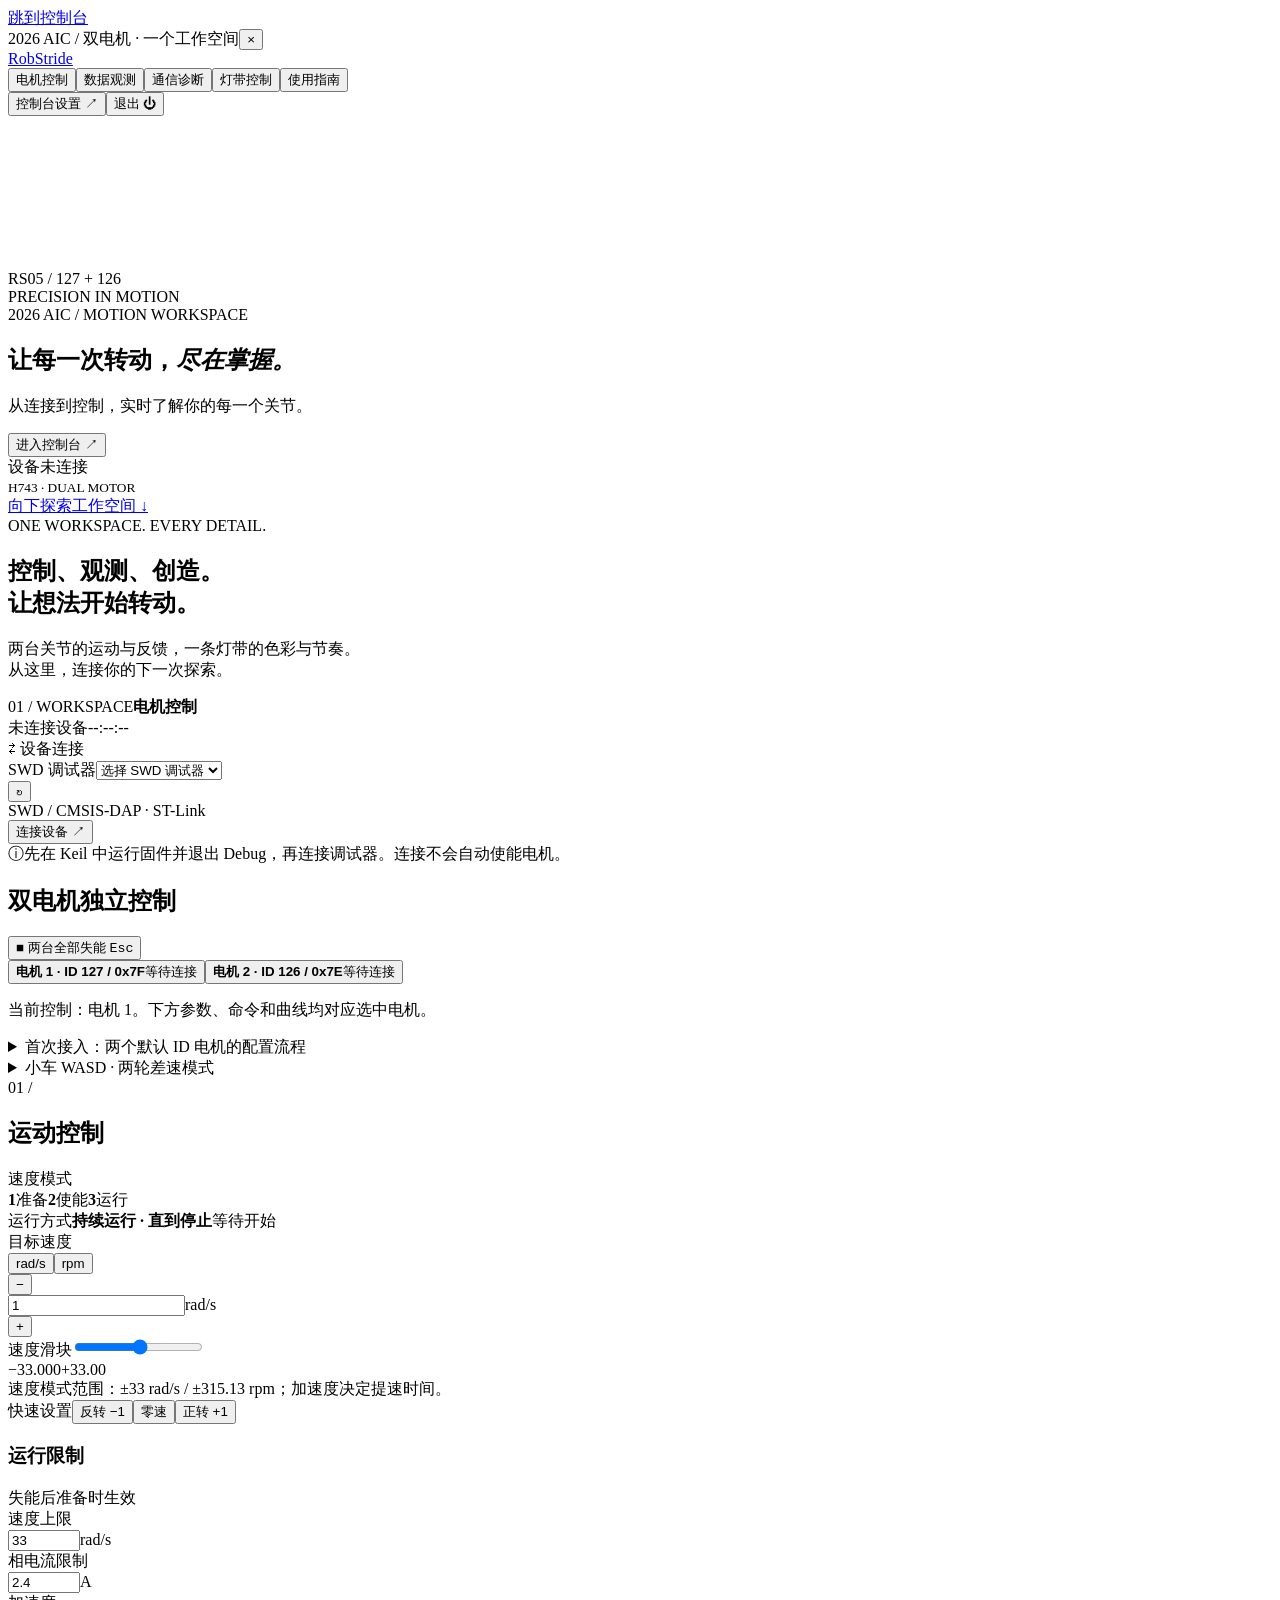
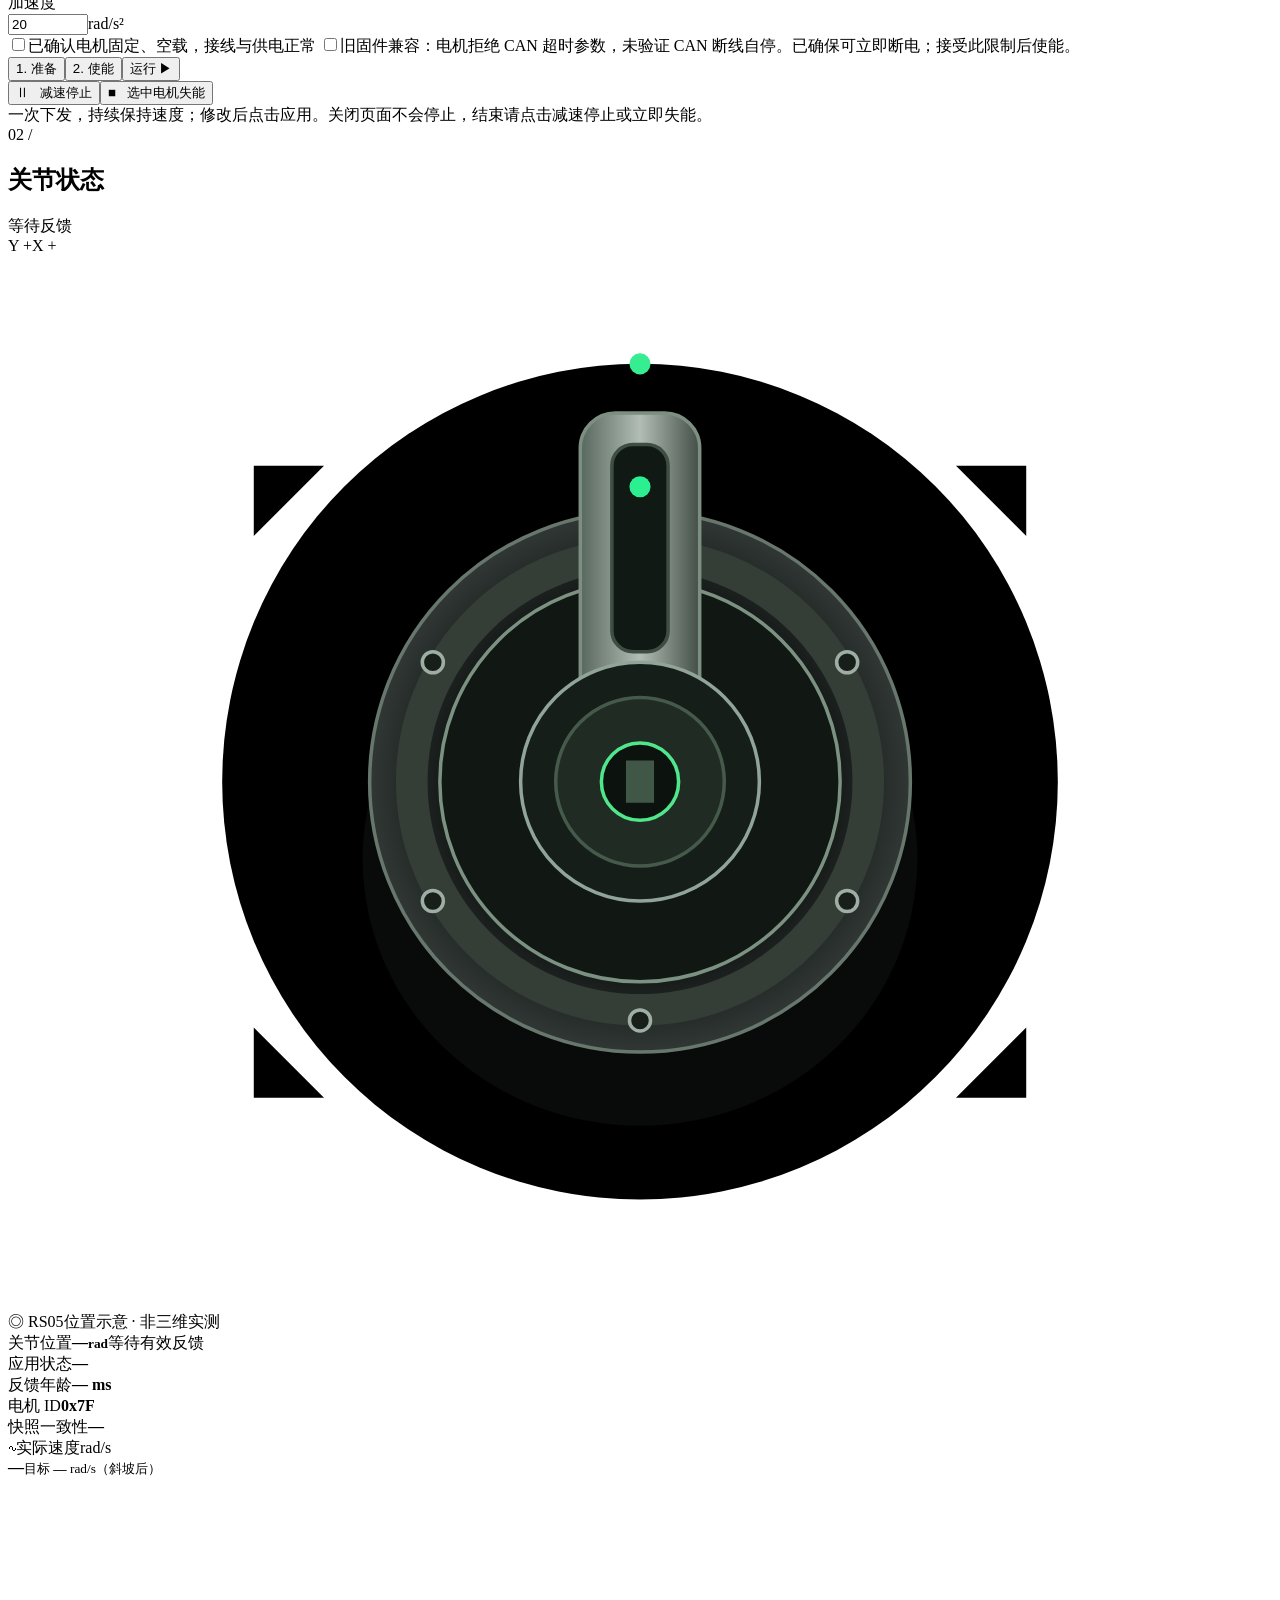
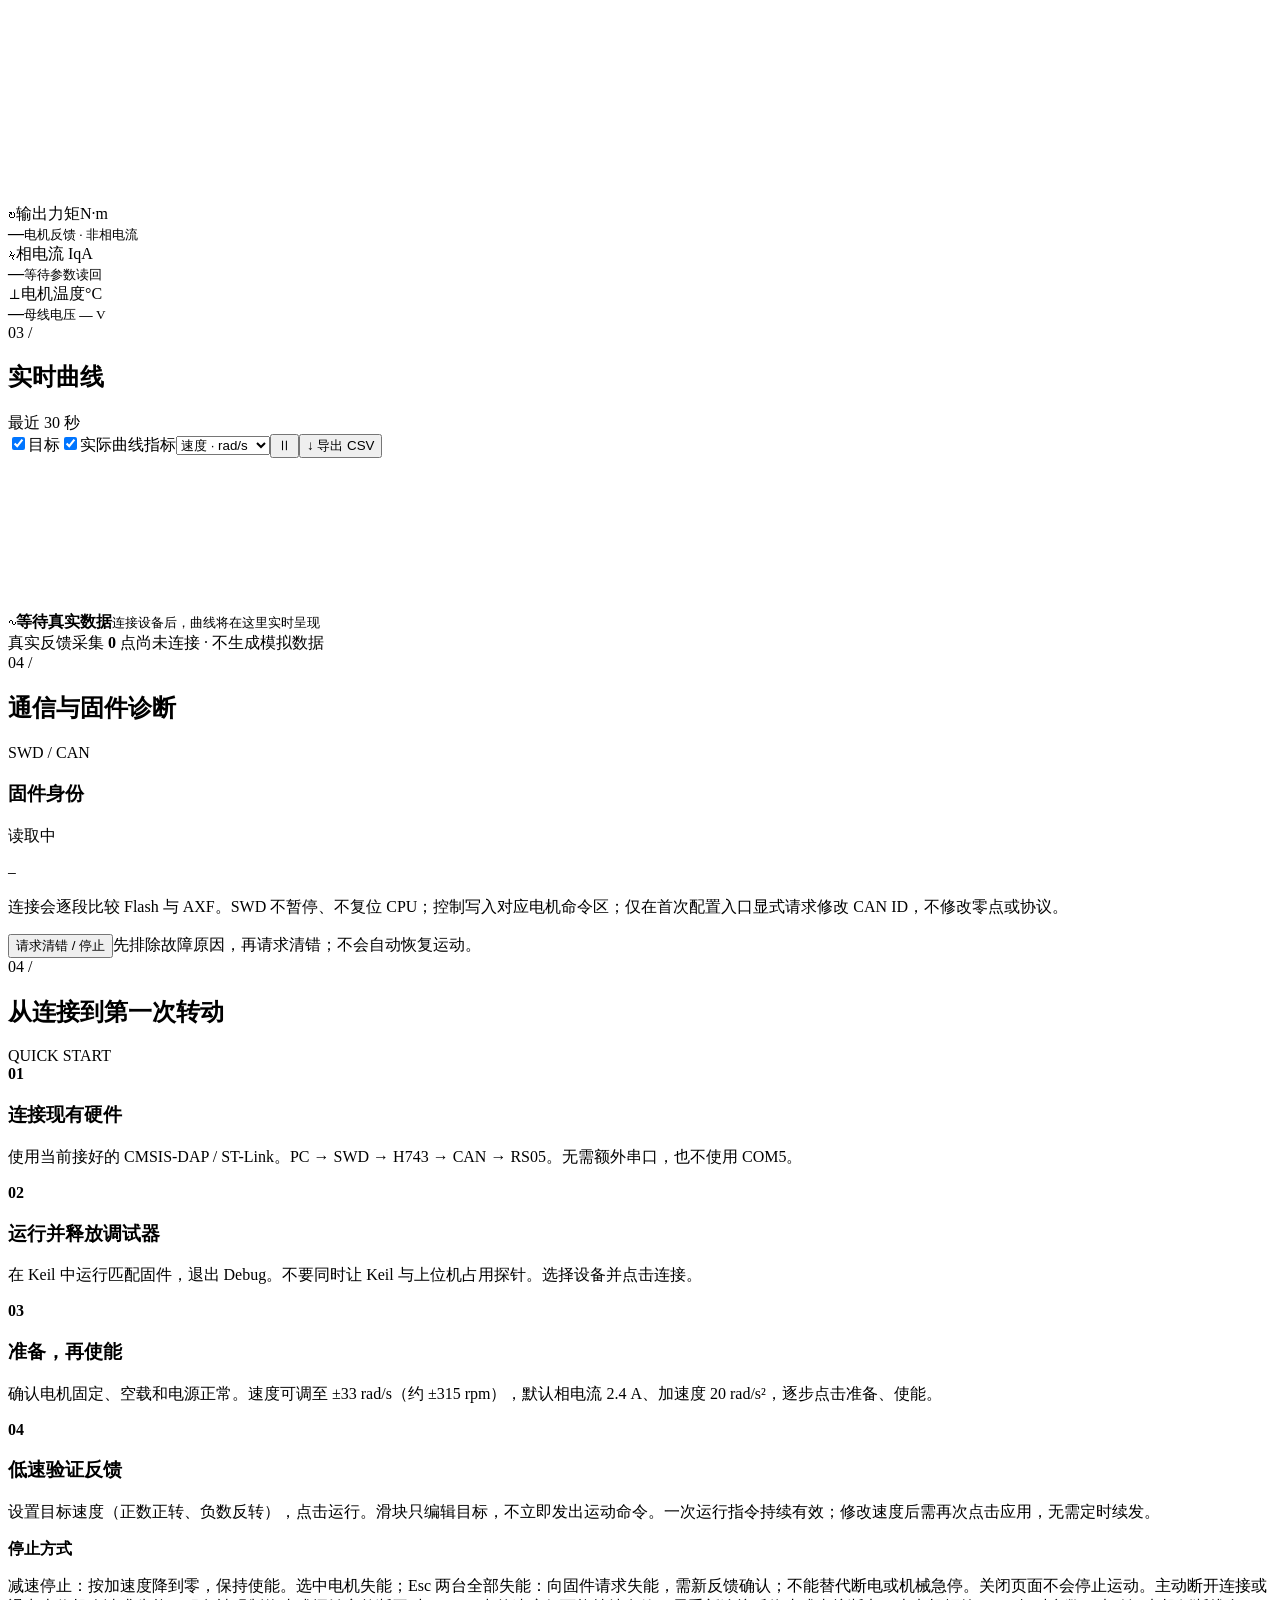
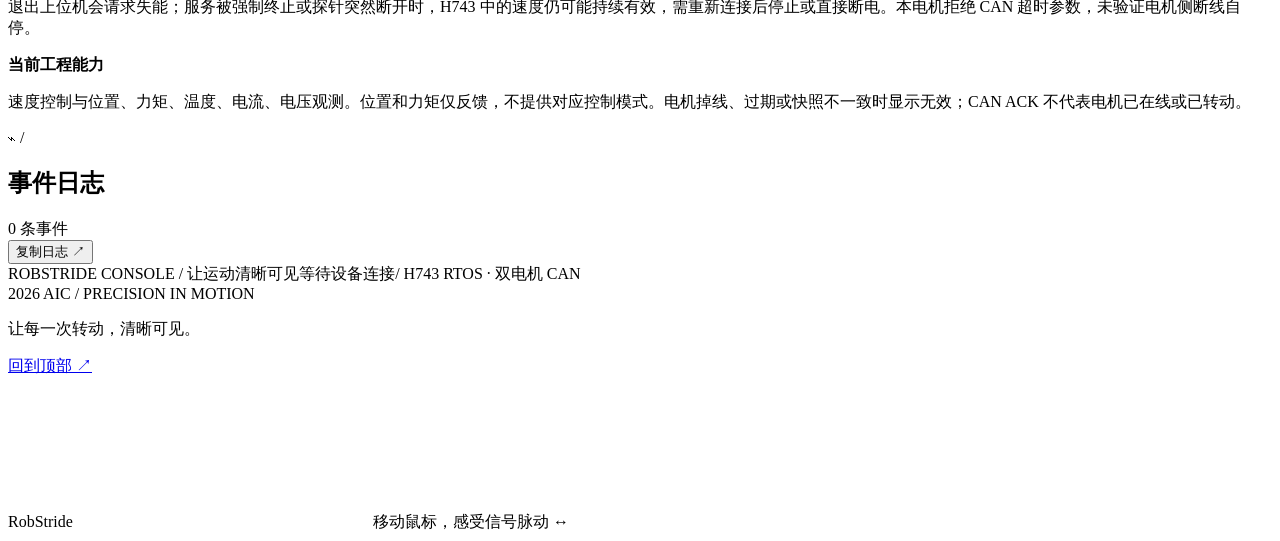
==== commit 95503e86: "feat: 增加 WASD 差速小车控制模式 沿用现有 SWD 调试链路及速度限制，同步 H7 成对命令、配套 AXF/HEX、上位机 EXE 和单文件 HTML 预览。包含原有功能回归及 WASD " ====
--- a/上位机/RobStride_Console/web/index.html
+++ b/上位机/RobStride_Console/web/index.html
@@ -40,6 +40,21 @@
     </section>
 
     <div id="view-control" class="view">
+      <details id="drive-panel" class="panel drive-panel">
+        <summary>小车 WASD · 两轮差速模式</summary>
+        <p>先在下方分别准备、使能两台电机，在零速时进入。沿用每台电机当前的速度上限、电流和加速度设置。</p>
+        <div class="drive-settings">
+          <label>行驶 / 转向轮速 (rad/s)<input id="drive-speed" type="number" min="0" max="33" step="any" value="1"></label>
+          <label>左轮电机<select id="drive-left"><option value="0">电机 1 · ID 127</option><option value="1">电机 2 · ID 126</option></select></label>
+          <label>左轮前进方向<select id="drive-left-sign"><option value="1">正转 +</option><option value="-1">反转 −</option></select></label>
+          <label>右轮前进方向<select id="drive-right-sign"><option value="-1">反转 −</option><option value="1">正转 +</option></select></label>
+        </div>
+        <p>另一台电机自动作为右轮；按实际安装方向选择正反转。W 前进、S 后退、A 左转、D 右转；组合键转弯时内轮归零，外轮按所填轮速运行。</p>
+        <div class="drive-actions"><button id="drive-enter" class="button primary">进入键盘控制</button><button id="drive-exit" class="button secondary" disabled>退出并减速停止</button><button id="drive-zero" class="button secondary" disabled>两轮归零 <kbd>Space</kbd></button></div>
+        <div class="drive-keys" aria-label="键盘状态"><kbd data-drive-key="KeyW">W ↑</kbd><div><kbd data-drive-key="KeyA">A ↶</kbd><kbd data-drive-key="KeyS">S ↓</kbd><kbd data-drive-key="KeyD">D ↷</kbd></div></div>
+        <p id="drive-status" role="status">未进入小车模式</p>
+        <p class="control-note">按住行驶，松键减速到零。点击输入框会归零；切换模块、窗口失焦或关闭页面会退出并归零。Esc 仍为两台全部失能。</p>
+      </details>
       <div class="main-grid">
         <section class="panel control-panel"><div class="panel-heading"><div><span class="section-index">01 /</span><h2>运动控制</h2></div><span class="chip">速度模式</span></div>
           <div class="workflow"><span id="step1"><b>1</b>准备</span><i></i><span id="step2"><b>2</b>使能</span><i></i><span id="step3"><b>3</b>运行</span></div>
@@ -90,5 +105,5 @@
 </aside>
 <button class="back-top" id="back-to-top" aria-label="回到顶部" hidden>↑</button>
 <div class="toast hidden" id="toast" role="alert"></div>
-<script src="/app.js"></script><script src="/led.js"></script><script src="/pixel-field.js"></script><script src="/template-ui.js"></script><script src="/distortion-grid.js"></script><script src="/footer-distortion.js"></script><script src="/signal-distortion.js"></script>
+<script src="/app.js"></script><script src="/led.js"></script><script src="/drive.js"></script><script src="/pixel-field.js"></script><script src="/template-ui.js"></script><script src="/distortion-grid.js"></script><script src="/footer-distortion.js"></script><script src="/signal-distortion.js"></script>
 </body></html>
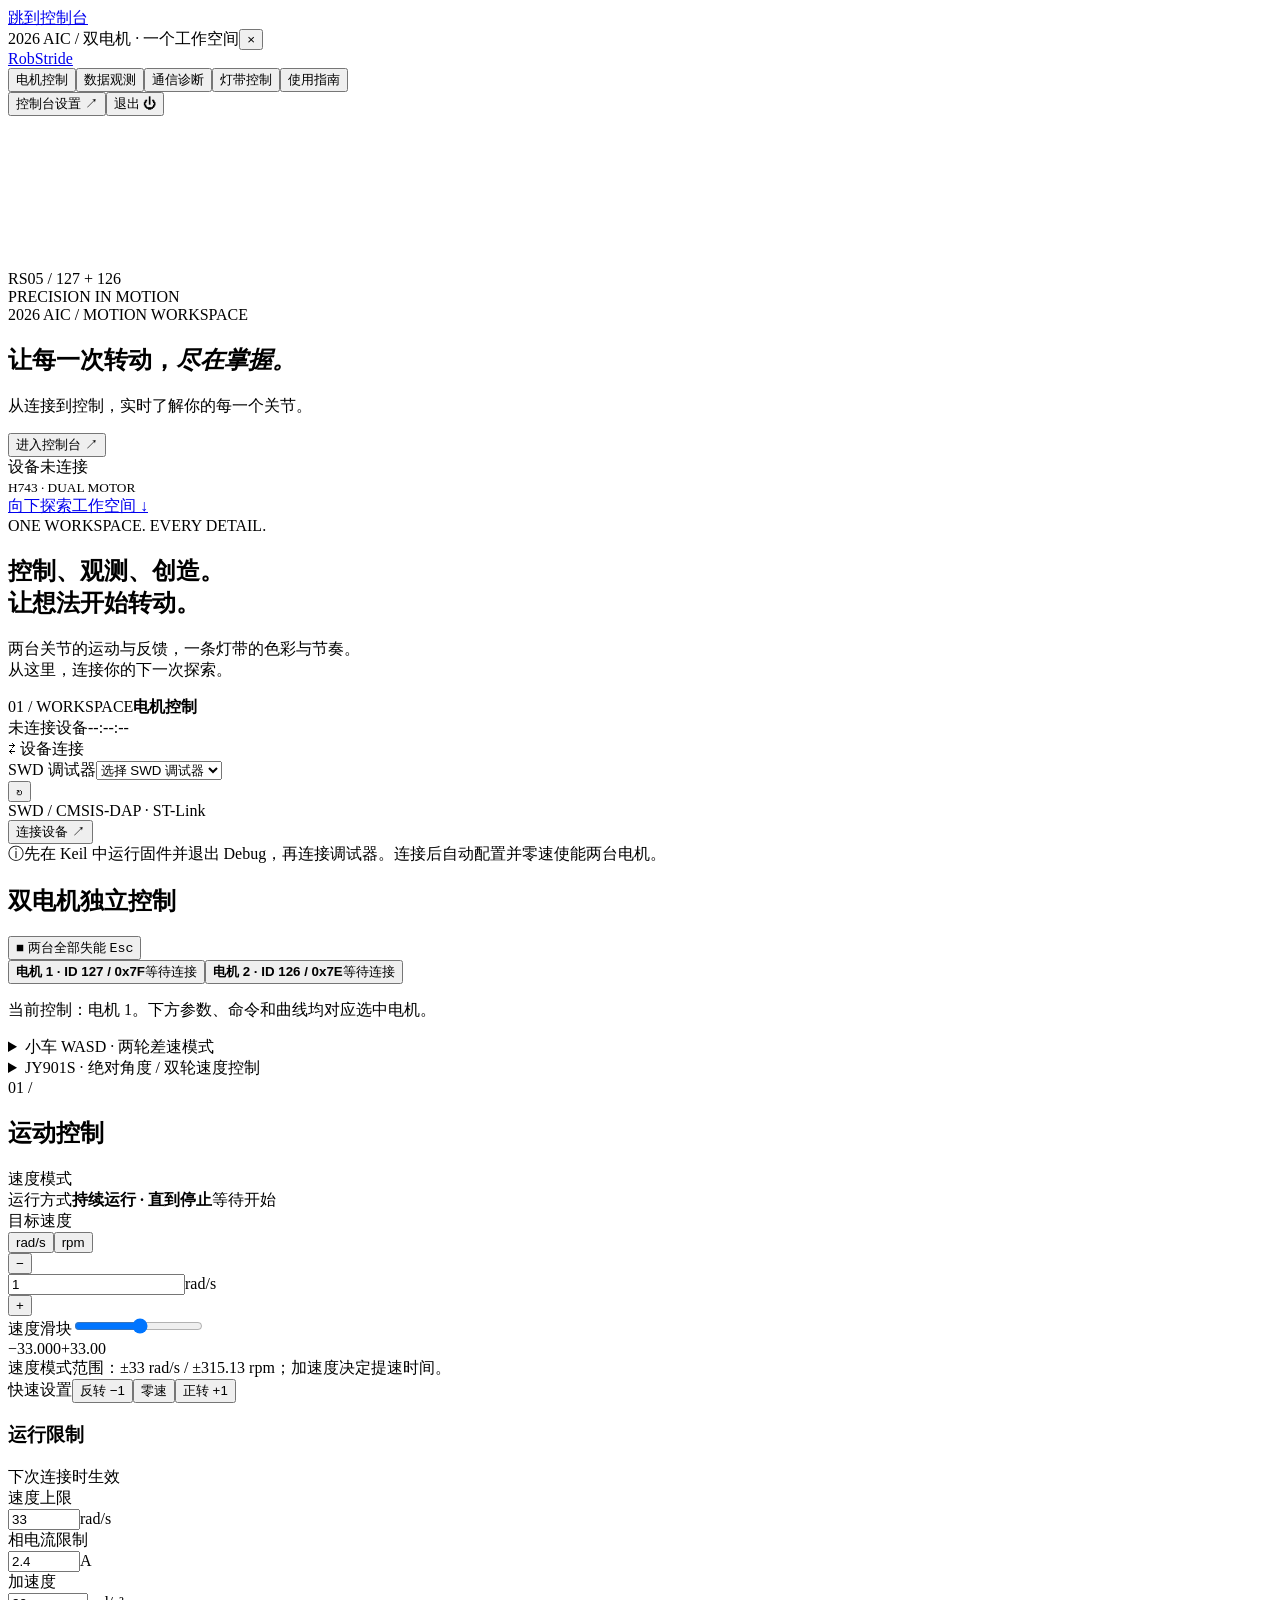
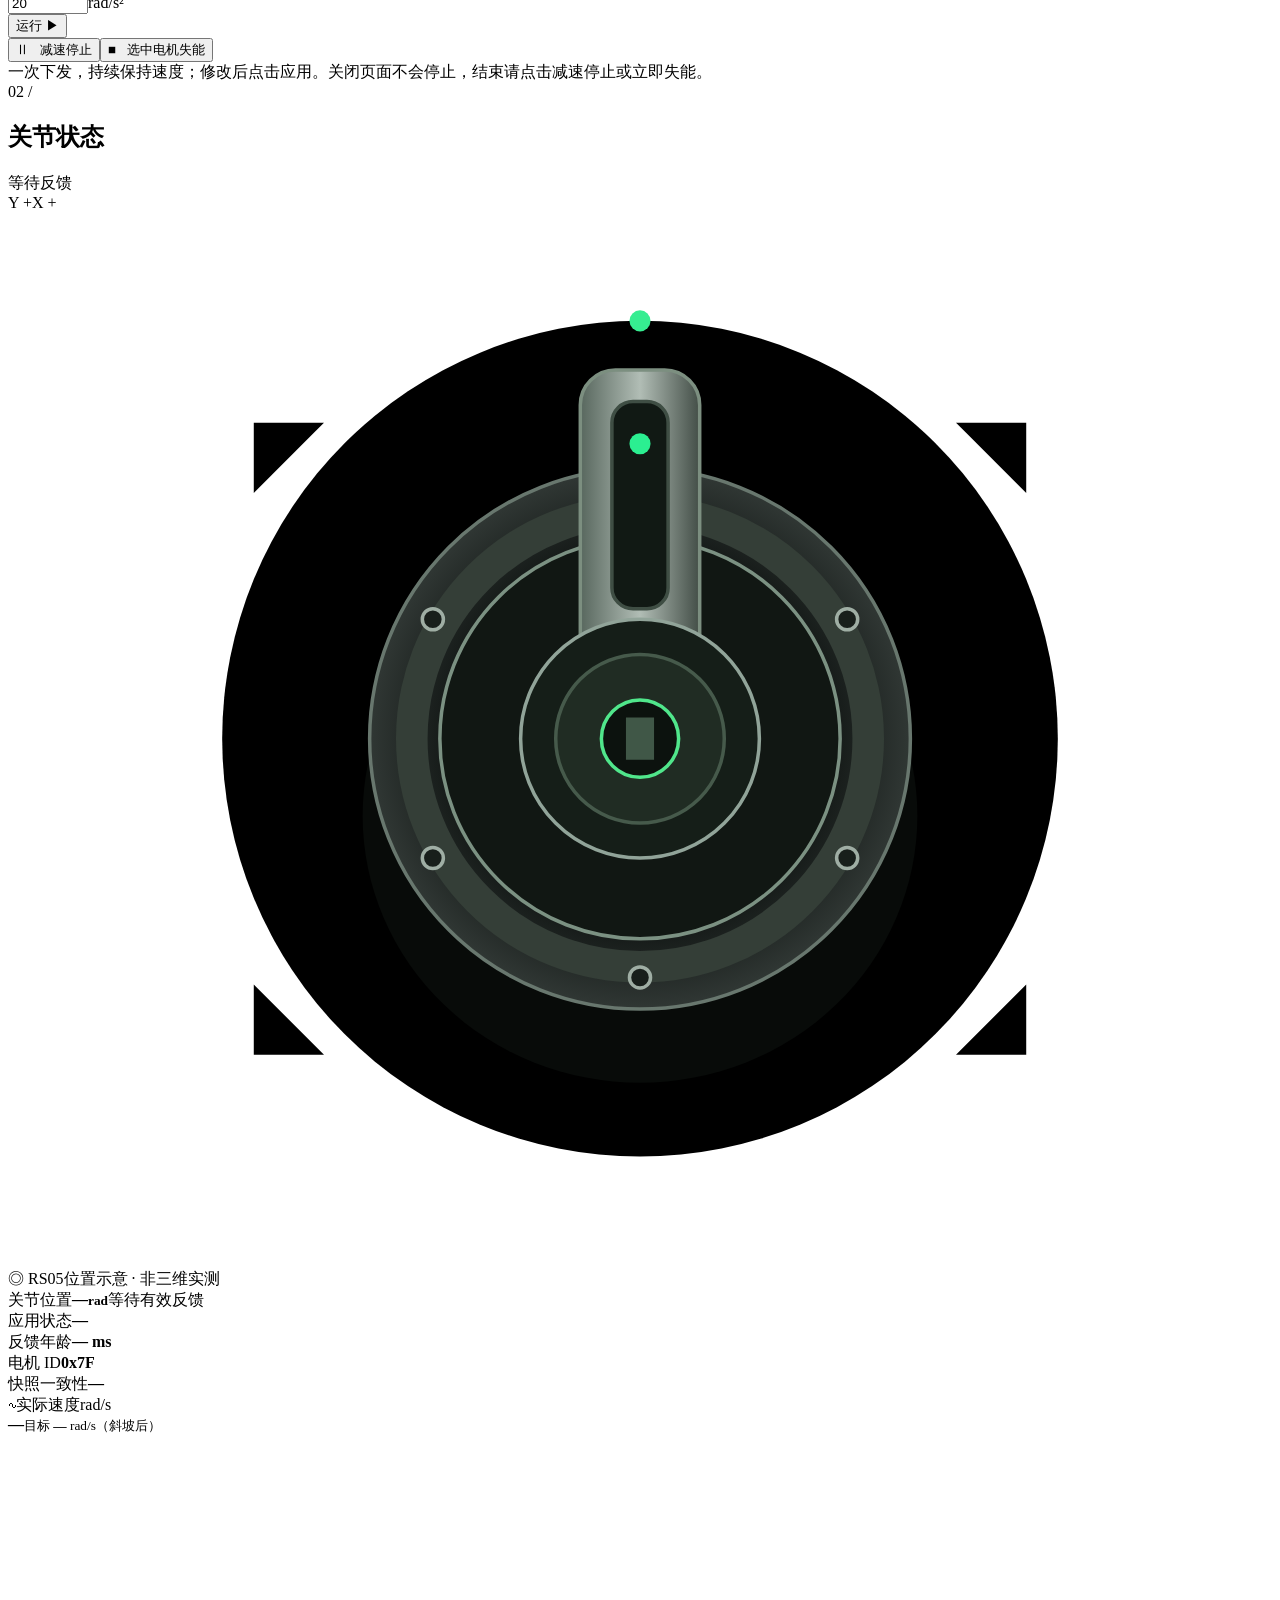
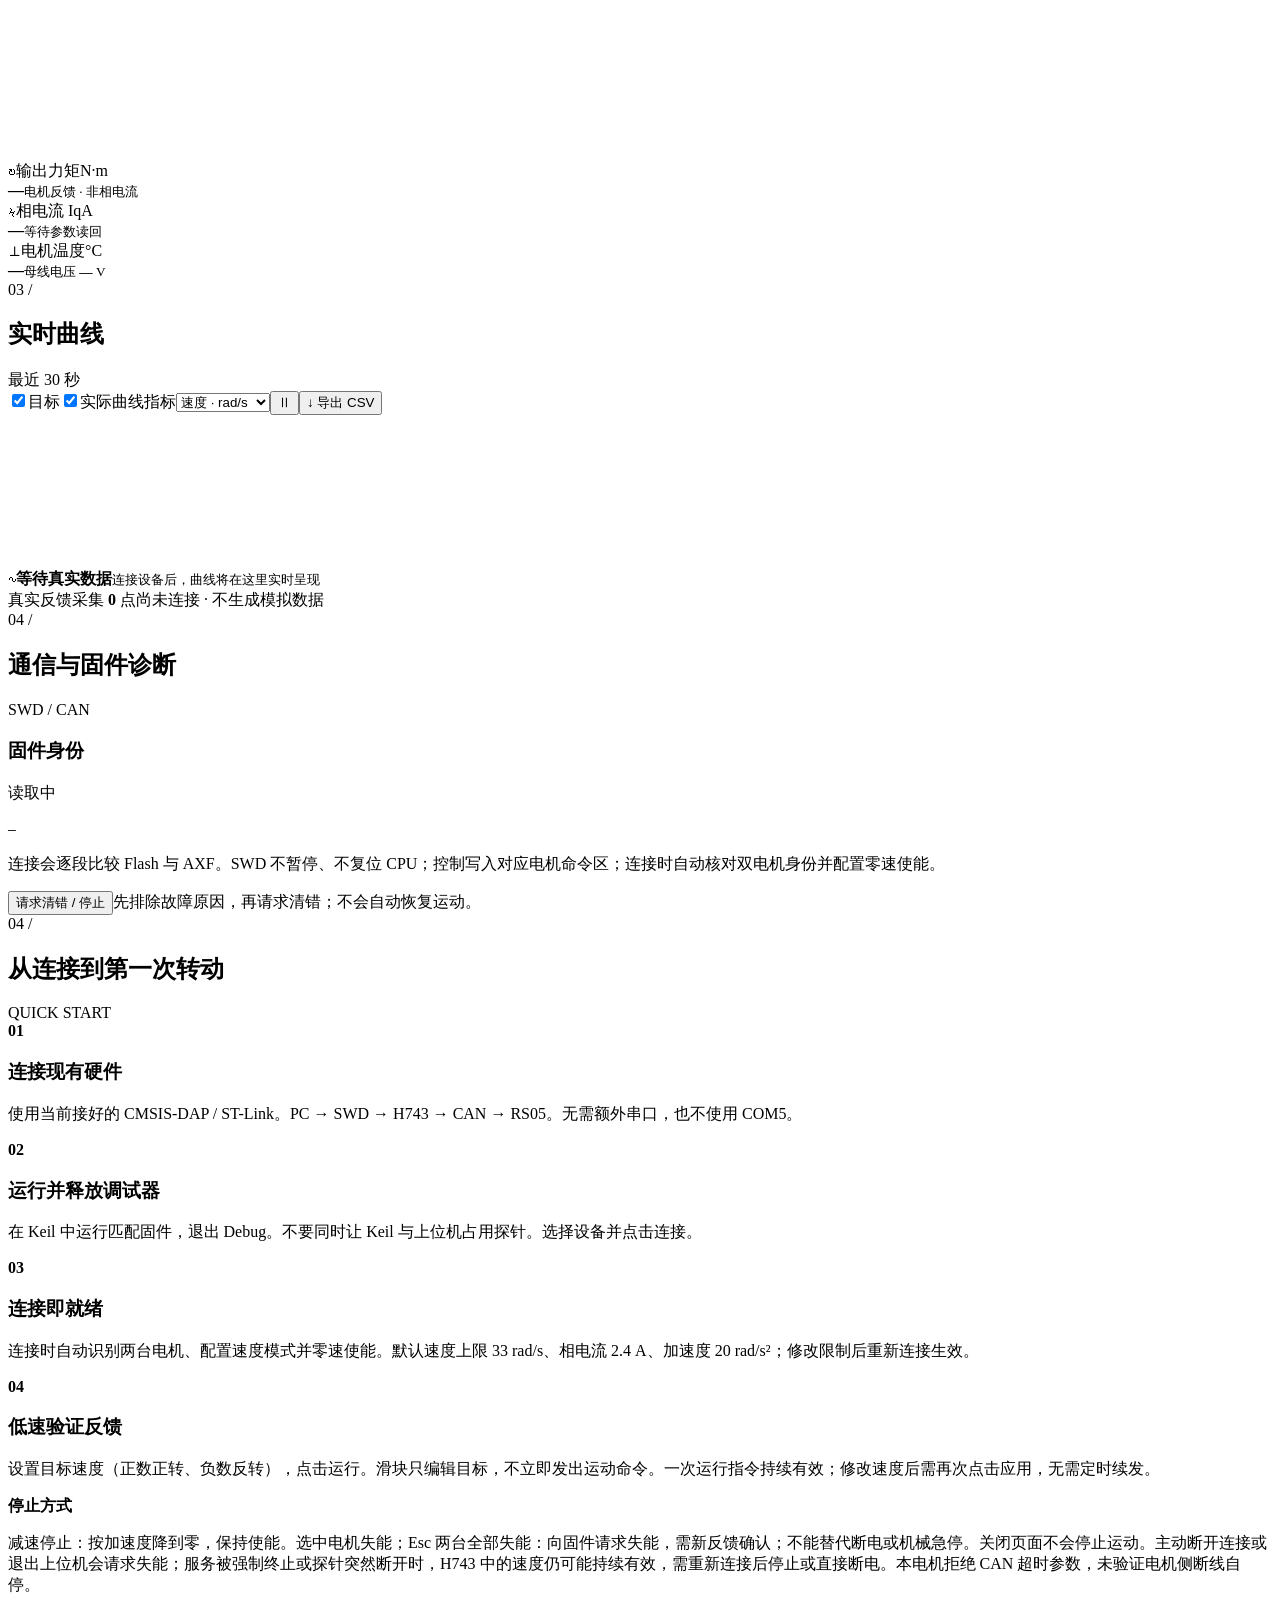
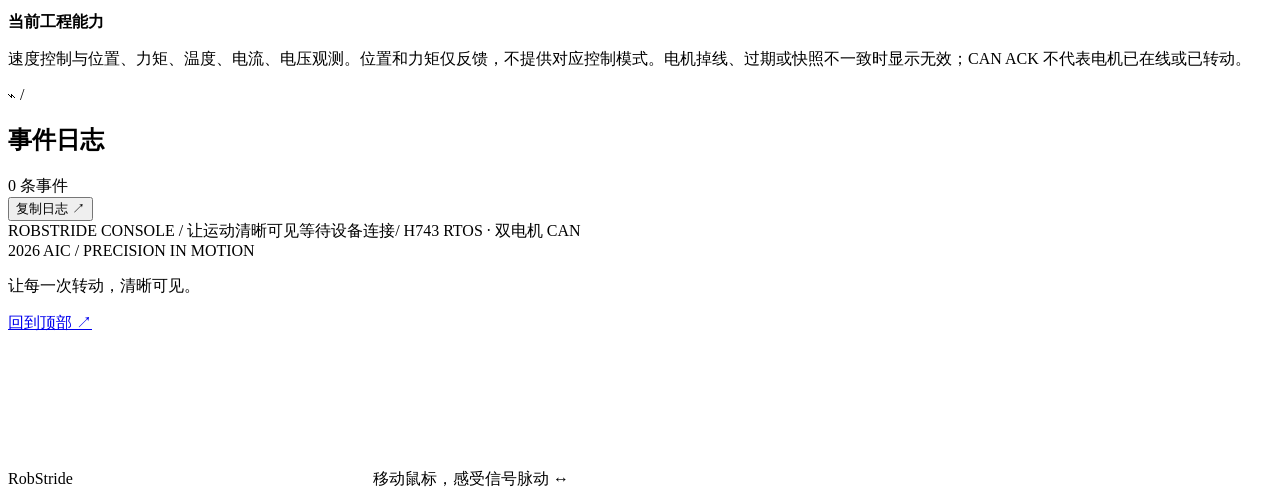
==== commit 3250cb88: "feat: 加入 JY901S 航向控制并简化连接就绪流程 - 接入 JY901S 上电零位与连续绝对角度 PID - 航向环直接驱动 RS05 内部速度环，移除重复轮速 PID - 连接自动核对双电" ====
--- a/上位机/RobStride_Console/web/index.html
+++ b/上位机/RobStride_Console/web/index.html
@@ -1,6 +1,6 @@
 <!DOCTYPE html>
 <html lang="zh-CN">
-<head><meta charset="UTF-8"><meta name="viewport" content="width=device-width,initial-scale=1"><title>2026 AIC · RobStride 控制台</title><link rel="stylesheet" href="/style.css"><link rel="stylesheet" href="/template.css"><link rel="stylesheet" href="/signal-theme.css"></head>
+<head><meta charset="UTF-8"><meta name="viewport" content="width=device-width,initial-scale=1"><title>2026 AIC · RobStride 控制台</title><link rel="stylesheet" href="/style.css"><link rel="stylesheet" href="/template.css"><link rel="stylesheet" href="/signal-theme.css"><link rel="stylesheet" href="/chassis.css"></head>
 <body>
 <a class="skip-link" href="#console">跳到控制台</a>
 <div class="announcement" id="announcement"><span class="announcement-pixels" aria-hidden="true"></span><span>2026 AIC <span class="announcement-divider">/</span> 双电机 · 一个工作空间</span><button id="dismiss-announcement" aria-label="关闭横幅">×</button></div>
@@ -22,32 +22,23 @@
   <section class="session-intro"><div class="eyebrow">ONE WORKSPACE. EVERY DETAIL.</div><h2>控制、观测、创造。<br><span>让想法开始转动。</span></h2><p>两台关节的运动与反馈，一条灯带的色彩与节奏。<br>从这里，连接你的下一次探索。</p></section>
   <div class="workspace-heading"><div><span class="section-index">01 / WORKSPACE</span><b id="crumb">电机控制</b></div><div class="device-status"><span class="dot" id="sidebar-dot"></span><span id="sidebar-state">未连接设备</span><span class="workspace-clock" id="clock">--:--:--</span></div></div>
     <section class="connection-strip" aria-label="设备连接"><span class="connection-label"><span class="small-icon">⇄</span> 设备连接</span><div class="select-wrap"><label class="sr-only" for="probe">SWD 调试器</label><select id="probe"><option value="">选择 SWD 调试器</option></select></div><button id="refresh" class="icon-button" title="刷新调试器" aria-label="刷新调试器">↻</button><div class="transport"><span class="dot green"></span>SWD <span>/</span> CMSIS-DAP · ST-Link</div><button id="connect" class="button primary">连接设备 <span>↗</span></button></section>
-    <div class="notice" id="notice" role="status"><span>ⓘ</span><span id="notice-text">先在 Keil 中运行固件并退出 Debug，再连接调试器。连接不会自动使能电机。</span></div>
+    <div class="notice" id="notice" role="status"><span>ⓘ</span><span id="notice-text">先在 Keil 中运行固件并退出 Debug，再连接调试器。连接后自动配置并零速使能两台电机。</span></div>
 
     <section class="dual-panel panel" aria-label="双电机选择和状态">
       <div class="panel-heading"><h2>双电机独立控制</h2><button id="stop-all" class="button danger">■ 两台全部失能 <kbd>Esc</kbd></button></div>
       <div class="motor-cards"><button id="select-motor-0" class="motor-card selected" data-motor="0"><strong>电机 1 · ID 127 / 0x7F</strong><span id="summary-0">等待连接</span></button><button id="select-motor-1" class="motor-card" data-motor="1"><strong>电机 2 · ID 126 / 0x7E</strong><span id="summary-1">等待连接</span></button></div>
       <p id="selected-label" class="green-text">当前控制：电机 1。下方参数、命令和曲线均对应选中电机。</p>
-      <details id="setup-details"><summary>首次接入：两个默认 ID 电机的配置流程</summary>
-        <p>两台同 ID 时无法独立控制。先点击“两台全部失能”，断电后从总线断开电机 1，仅接入待设为电机 2 的那一台，再给它供电。</p>
-        <label class="confirm-row"><input type="checkbox" id="isolated-confirmed"><span>当前 CAN 总线上只接通待修改的这一台，原 ID 为 127。允许将其 ID 改为 126。</span></label>
-        <button id="change-id" class="button secondary">单电机改 ID：127 → 126</button>
-        <p>等待日志“配置完成”后，断电并接回两台，再重新上电。确认以下两张卡分别在线，完成身份核对后才能准备和使能。</p>
-        <label class="confirm-row"><input type="checkbox" id="pair-confirmed"><span>两台已分别设置为 127、126，均已接回总线，且已经固定。</span></label>
-        <button id="verify-pair" class="button secondary">核对两台身份并开放独立控制</button><span id="pair-state" class="subtle">尚未核对</span>
-        <p>每次 MCU 重启都需重新核对。改 ID 需要真实隔离另一台；软件无法证明同 ID 电机的数量。已设置不同 ID 时直接核对，无需再次改 ID。</p>
-      </details>
     </section>
 
     <div id="view-control" class="view">
       <details id="drive-panel" class="panel drive-panel">
         <summary>小车 WASD · 两轮差速模式</summary>
-        <p>先在下方分别准备、使能两台电机，在零速时进入。沿用每台电机当前的速度上限、电流和加速度设置。</p>
+        <p>连接就绪后即可进入键盘控制。进入时接管两轮目标并归零，随后按 WASD 行驶。速度上限、电流和加速度沿用现有设置。</p>
         <div class="drive-settings">
           <label>行驶 / 转向轮速 (rad/s)<input id="drive-speed" type="number" min="0" max="33" step="any" value="1"></label>
-          <label>左轮电机<select id="drive-left"><option value="0">电机 1 · ID 127</option><option value="1">电机 2 · ID 126</option></select></label>
-          <label>左轮前进方向<select id="drive-left-sign"><option value="1">正转 +</option><option value="-1">反转 −</option></select></label>
-          <label>右轮前进方向<select id="drive-right-sign"><option value="-1">反转 −</option><option value="1">正转 +</option></select></label>
+          <label>左轮电机<select id="drive-left"><option value="0">电机 1 · ID 127</option><option value="1" selected>电机 2 · ID 126</option></select></label>
+          <label>左轮前进方向<select id="drive-left-sign"><option value="1">正转 +</option><option value="-1" selected>反转 −</option></select></label>
+          <label>右轮前进方向<select id="drive-right-sign"><option value="-1">反转 −</option><option value="1" selected>正转 +</option></select></label>
         </div>
         <p>另一台电机自动作为右轮；按实际安装方向选择正反转。W 前进、S 后退、A 左转、D 右转；组合键转弯时内轮归零，外轮按所填轮速运行。</p>
         <div class="drive-actions"><button id="drive-enter" class="button primary">进入键盘控制</button><button id="drive-exit" class="button secondary" disabled>退出并减速停止</button><button id="drive-zero" class="button secondary" disabled>两轮归零 <kbd>Space</kbd></button></div>
@@ -55,19 +46,41 @@
         <p id="drive-status" role="status">未进入小车模式</p>
         <p class="control-note">按住行驶，松键减速到零。点击输入框会归零；切换模块、窗口失焦或关闭页面会退出并归零。Esc 仍为两台全部失能。</p>
       </details>
+      <details id="chassis-panel" class="panel drive-panel">
+        <summary>JY901S · 绝对角度 / 双轮速度控制</summary>
+        <p>上电收到首个有效航向后为 0°。从车顶看，正角度向左转，负角度向右转；90° 是左转到上电方向的 90°，0° 回到上电方向，360° 是完整一圈。左右轮及前进方向沿用上方 WASD 设置。</p>
+        <div class="chassis-actions">
+          <button id="chassis-stop" class="button secondary">停止底盘控制</button><button id="chassis-zero" class="button secondary">当前位置设为 0°</button>
+        </div>
+        <p class="control-note">连接时自动应用两台电机的速度上限、电流和加速度，并零速使能。随后可直接指定双轮速度、运行航向 PID，或进入上方 WASD。左右轮速度由电机内部闭环控制。</p>
+        <div class="chassis-targets">
+          <label>绝对目标角度 (°)<input id="chassis-target_deg" type="number" step="any" value="0"></label>
+          <button id="chassis-angle" class="button primary">转到目标角度并保持</button>
+          <label>左轮目标 (rad/s)<input id="chassis-left_rad_s" type="number" step="any" value="1"></label>
+          <label>右轮目标 (rad/s)<input id="chassis-right_rad_s" type="number" step="any" value="1"></label>
+          <button id="chassis-speed" class="button primary">运行双轮速度</button>
+        </div>
+        <div class="drive-settings chassis-configuration">
+          <label>角度环最大差速轮速 (rad/s)<input id="chassis-turn_limit_rad_s" type="number" step="any" value="2"></label>
+          <label>JY901S 航向方向<select id="chassis-yaw_sign"><option value="1">原始航向增大 = 向左转（Z 轴朝上）</option><option value="-1">原始航向增大 = 向右转（反向安装）</option></select></label>
+        </div>
+        <div class="chassis-gains" id="chassis-gains"></div>
+        <div class="chassis-actions"><button id="chassis-apply" class="button primary">实时应用航向 PID 参数</button><button id="chassis-read" class="button secondary">读取固件当前参数</button><a href="/api/chassis-export" class="button secondary" download="chassis.csv">导出底盘 CSV</a></div>
+        <p id="chassis-status" role="status">等待连接新版固件</p>
+        <div class="chassis-observations"><div><span>JY901S 航向 / 目标</span><strong id="chassis-yaw">—</strong><small id="chassis-imu">USART6 · PG9 RX / PG14 TX · 9600 8N1</small></div><div><span>角度误差 / 差速输出</span><strong id="chassis-angle-output">—</strong><small>正输出 = 左轮后退、右轮前进</small></div><div><span>左轮：目标 / 实际 / Iq</span><strong id="chassis-left-live">—</strong><small id="chassis-left-mount">前进为正；左轮 ID 126 默认反转</small></div><div><span>右轮：目标 / 实际 / Iq</span><strong id="chassis-right-live">—</strong><small id="chassis-right-mount">前进为正；右轮 ID 127 默认正转</small></div></div>
+        <div class="chassis-chart-toolbar"><label>观测曲线<select id="chassis-metric"><option value="angle">角度 · °</option><option value="left">左轮速度 · rad/s</option><option value="right">右轮速度 · rad/s</option><option value="current">左右轮实测电流 · A</option></select></label><span><i class="chassis-target-line"></i>目标 / 左轮　<i class="chassis-actual-line"></i>实际 / 右轮</span></div>
+        <div class="chassis-chart-wrap"><canvas id="chassis-chart" aria-label="底盘 PID 实时曲线"></canvas><span id="chassis-empty">等待真实底盘数据</span></div>
+      </details>
       <div class="main-grid">
         <section class="panel control-panel"><div class="panel-heading"><div><span class="section-index">01 /</span><h2>运动控制</h2></div><span class="chip">速度模式</span></div>
-          <div class="workflow"><span id="step1"><b>1</b>准备</span><i></i><span id="step2"><b>2</b>使能</span><i></i><span id="step3"><b>3</b>运行</span></div>
           <div class="run-mode-row"><span>运行方式</span><b>持续运行 · 直到停止</b><span id="run-status">等待开始</span></div>
           <div class="target-head"><label for="target">目标速度</label><div class="segmented" aria-label="速度单位"><button class="selected" data-unit="rad">rad/s</button><button data-unit="rpm">rpm</button></div></div>
           <div class="target-input"><button class="stepper" id="minus" aria-label="减小目标速度">−</button><div><input id="target" type="number" min="-33" max="33" step="any" value="1" aria-label="目标速度"><span id="target-unit">rad/s</span></div><button class="stepper" id="plus" aria-label="增大目标速度">+</button></div>
           <label for="speed-slider" class="sr-only">速度滑块</label><input id="speed-slider" class="speed-slider" type="range" min="-33" max="33" step="0.01" value="1"><div class="range-labels"><span id="min-speed">−33.00</span><span>0</span><span id="max-speed">+33.00</span></div><div class="control-note" id="speed-range-note">速度模式范围：±33 rad/s / ±315.13 rpm；加速度决定提速时间。</div>
           <div class="presets"><span>快速设置</span><button data-speed="-1">反转 −1</button><button data-speed="0">零速</button><button data-speed="1">正转 +1</button></div>
-          <div class="divider"></div><div class="limits-title"><h3>运行限制</h3><span>失能后准备时生效</span></div>
+          <div class="divider"></div><div class="limits-title"><h3>运行限制</h3><span>下次连接时生效</span></div>
           <div class="limit-grid"><label>速度上限<div class="number-field"><input id="speed-limit" type="number" min="0.01" max="33" step="0.1" value="33"><span>rad/s</span></div></label><label>相电流限制<div class="number-field"><input id="current-limit" type="number" min="0.01" max="11" step="0.1" value="2.4"><span>A</span></div></label><label>加速度<div class="number-field"><input id="accel-limit" type="number" min="0.01" max="150" step="1" value="20"><span>rad/s²</span></div></label></div>
-          <label class="confirm-row"><input id="confirmed" type="checkbox"><span>已确认电机固定、空载，接线与供电正常</span></label>
-          <label class="confirm-row compatibility-note hidden" id="compatibility-note"><input id="compatibility-confirmed" type="checkbox"><span>旧固件兼容：电机拒绝 CAN 超时参数，未验证 CAN 断线自停。已确保可立即断电；接受此限制后使能。</span></label>
-          <div class="command-row"><button class="button secondary" id="prepare">1. 准备</button><button class="button secondary" id="enable">2. 使能</button><button class="button primary" id="run">运行 <span>▶</span></button></div>
+          <div class="command-row auto-ready-command"><button class="button primary" id="run">运行 <span>▶</span></button></div>
           <div class="stop-row"><button class="button secondary" id="stop">Ⅱ &nbsp; 减速停止</button><button class="button danger" id="disable">■ &nbsp; 选中电机失能</button></div>
           <div class="control-note" id="run-note">一次下发，持续保持速度；修改后点击应用。关闭页面不会停止，结束请点击减速停止或立即失能。</div>
         </section>
@@ -82,9 +95,9 @@
 
     <section class="panel chart-panel" id="chart-section"><div class="panel-heading"><div><span class="section-index">03 /</span><h2>实时曲线</h2><span class="subtle">最近 30 秒</span></div><div class="chart-actions"><label><input type="checkbox" id="show-target" checked><span class="legend-line"></span>目标</label><label><input type="checkbox" id="show-actual" checked><span class="legend-line actual"></span>实际</label><label class="sr-only" for="chart-metric">曲线指标</label><select id="chart-metric"><option value="velocity_rad_s">速度 · rad/s</option><option value="position_rad">位置 · rad</option><option value="torque_nm">力矩 · N·m</option><option value="current_a">相电流 · A</option><option value="temperature_c">温度 · °C</option><option value="bus_voltage_v">母线电压 · V</option></select><button id="pause-chart" class="icon-button" title="暂停曲线" aria-label="暂停曲线">Ⅱ</button><button id="export" class="text-button">↓ 导出 CSV</button></div></div><div class="chart-wrap"><canvas id="chart" aria-label="实时反馈曲线"></canvas><div class="chart-empty" id="chart-empty"><span>∿</span><b>等待真实数据</b><small>连接设备后，曲线将在这里实时呈现</small></div></div><div class="chart-footer"><span><span class="dot green"></span> 真实反馈采集 <b id="sample-rate">0</b> 点</span><span id="chart-status">尚未连接 · 不生成模拟数据</span></div></section>
 
-    <section id="view-diagnostics" class="panel diagnostics-panel view hidden"><div class="panel-heading"><div><span class="section-index">04 /</span><h2>通信与固件诊断</h2></div><span class="chip">SWD / CAN</span></div><div class="diagnostic-grid" id="diagnostic-grid"></div><div class="identity-block"><h3>固件身份</h3><p id="firmware-path">读取中</p><code id="firmware-hash">—</code><p>连接会逐段比较 Flash 与 AXF。SWD 不暂停、不复位 CPU；控制写入对应电机命令区；仅在首次配置入口显式请求修改 CAN ID，不修改零点或协议。</p></div><button id="clear-fault" class="button secondary">请求清错 / 停止</button><span class="subtle clear-hint">先排除故障原因，再请求清错；不会自动恢复运动。</span></section>
+    <section id="view-diagnostics" class="panel diagnostics-panel view hidden"><div class="panel-heading"><div><span class="section-index">04 /</span><h2>通信与固件诊断</h2></div><span class="chip">SWD / CAN</span></div><div class="diagnostic-grid" id="diagnostic-grid"></div><div class="identity-block"><h3>固件身份</h3><p id="firmware-path">读取中</p><code id="firmware-hash">—</code><p>连接会逐段比较 Flash 与 AXF。SWD 不暂停、不复位 CPU；控制写入对应电机命令区；连接时自动核对双电机身份并配置零速使能。</p></div><button id="clear-fault" class="button secondary">请求清错 / 停止</button><span class="subtle clear-hint">先排除故障原因，再请求清错；不会自动恢复运动。</span></section>
 
-    <section id="view-guide" class="panel guide-panel view hidden"><div class="panel-heading"><div><span class="section-index">04 /</span><h2>从连接到第一次转动</h2></div><span class="chip">QUICK START</span></div><div class="guide-grid"><article><b>01</b><h3>连接现有硬件</h3><p>使用当前接好的 CMSIS-DAP / ST-Link。PC → SWD → H743 → CAN → RS05。无需额外串口，也不使用 COM5。</p></article><article><b>02</b><h3>运行并释放调试器</h3><p>在 Keil 中运行匹配固件，退出 Debug。不要同时让 Keil 与上位机占用探针。选择设备并点击连接。</p></article><article><b>03</b><h3>准备，再使能</h3><p>确认电机固定、空载和电源正常。速度可调至 ±33 rad/s（约 ±315 rpm），默认相电流 2.4 A、加速度 20 rad/s²，逐步点击准备、使能。</p></article><article><b>04</b><h3>低速验证反馈</h3><p>设置目标速度（正数正转、负数反转），点击运行。滑块只编辑目标，不立即发出运动命令。一次运行指令持续有效；修改速度后需再次点击应用，无需定时续发。</p></article></div><div class="guide-note"><b>停止方式</b><p>减速停止：按加速度降到零，保持使能。选中电机失能；Esc 两台全部失能：向固件请求失能，需新反馈确认；不能替代断电或机械急停。关闭页面不会停止运动。主动断开连接或退出上位机会请求失能；服务被强制终止或探针突然断开时，H743 中的速度仍可能持续有效，需重新连接后停止或直接断电。本电机拒绝 CAN 超时参数，未验证电机侧断线自停。</p></div><div class="guide-note"><b>当前工程能力</b><p>速度控制与位置、力矩、温度、电流、电压观测。位置和力矩仅反馈，不提供对应控制模式。电机掉线、过期或快照不一致时显示无效；CAN ACK 不代表电机已在线或已转动。</p></div></section>
+    <section id="view-guide" class="panel guide-panel view hidden"><div class="panel-heading"><div><span class="section-index">04 /</span><h2>从连接到第一次转动</h2></div><span class="chip">QUICK START</span></div><div class="guide-grid"><article><b>01</b><h3>连接现有硬件</h3><p>使用当前接好的 CMSIS-DAP / ST-Link。PC → SWD → H743 → CAN → RS05。无需额外串口，也不使用 COM5。</p></article><article><b>02</b><h3>运行并释放调试器</h3><p>在 Keil 中运行匹配固件，退出 Debug。不要同时让 Keil 与上位机占用探针。选择设备并点击连接。</p></article><article><b>03</b><h3>连接即就绪</h3><p>连接时自动识别两台电机、配置速度模式并零速使能。默认速度上限 33 rad/s、相电流 2.4 A、加速度 20 rad/s²；修改限制后重新连接生效。</p></article><article><b>04</b><h3>低速验证反馈</h3><p>设置目标速度（正数正转、负数反转），点击运行。滑块只编辑目标，不立即发出运动命令。一次运行指令持续有效；修改速度后需再次点击应用，无需定时续发。</p></article></div><div class="guide-note"><b>停止方式</b><p>减速停止：按加速度降到零，保持使能。选中电机失能；Esc 两台全部失能：向固件请求失能，需新反馈确认；不能替代断电或机械急停。关闭页面不会停止运动。主动断开连接或退出上位机会请求失能；服务被强制终止或探针突然断开时，H743 中的速度仍可能持续有效，需重新连接后停止或直接断电。本电机拒绝 CAN 超时参数，未验证电机侧断线自停。</p></div><div class="guide-note"><b>当前工程能力</b><p>速度控制与位置、力矩、温度、电流、电压观测。位置和力矩仅反馈，不提供对应控制模式。电机掉线、过期或快照不一致时显示无效；CAN ACK 不代表电机已在线或已转动。</p></div></section>
 
     <section class="panel log-panel" id="log-section"><div class="panel-heading"><div><span class="section-index">⌁ /</span><h2>事件日志</h2><span class="subtle" id="log-count">0 条事件</span></div><button class="text-button" id="copy-log">复制日志 ↗</button></div><div class="logs" id="logs" aria-live="polite"></div></section>
     <footer><span>ROBSTRIDE CONSOLE <span class="footer-slash">/</span> 让运动清晰可见</span><span><span class="dot" id="footer-dot"></span><span id="footer-status">等待设备连接</span><span class="footer-slash">/</span> H743 RTOS · 双电机 CAN</span></footer>
@@ -105,5 +118,5 @@
 </aside>
 <button class="back-top" id="back-to-top" aria-label="回到顶部" hidden>↑</button>
 <div class="toast hidden" id="toast" role="alert"></div>
-<script src="/app.js"></script><script src="/led.js"></script><script src="/drive.js"></script><script src="/pixel-field.js"></script><script src="/template-ui.js"></script><script src="/distortion-grid.js"></script><script src="/footer-distortion.js"></script><script src="/signal-distortion.js"></script>
+<script src="/app.js"></script><script src="/led.js"></script><script src="/drive.js"></script><script src="/chassis.js"></script><script src="/pixel-field.js"></script><script src="/template-ui.js"></script><script src="/distortion-grid.js"></script><script src="/footer-distortion.js"></script><script src="/signal-distortion.js"></script>
 </body></html>
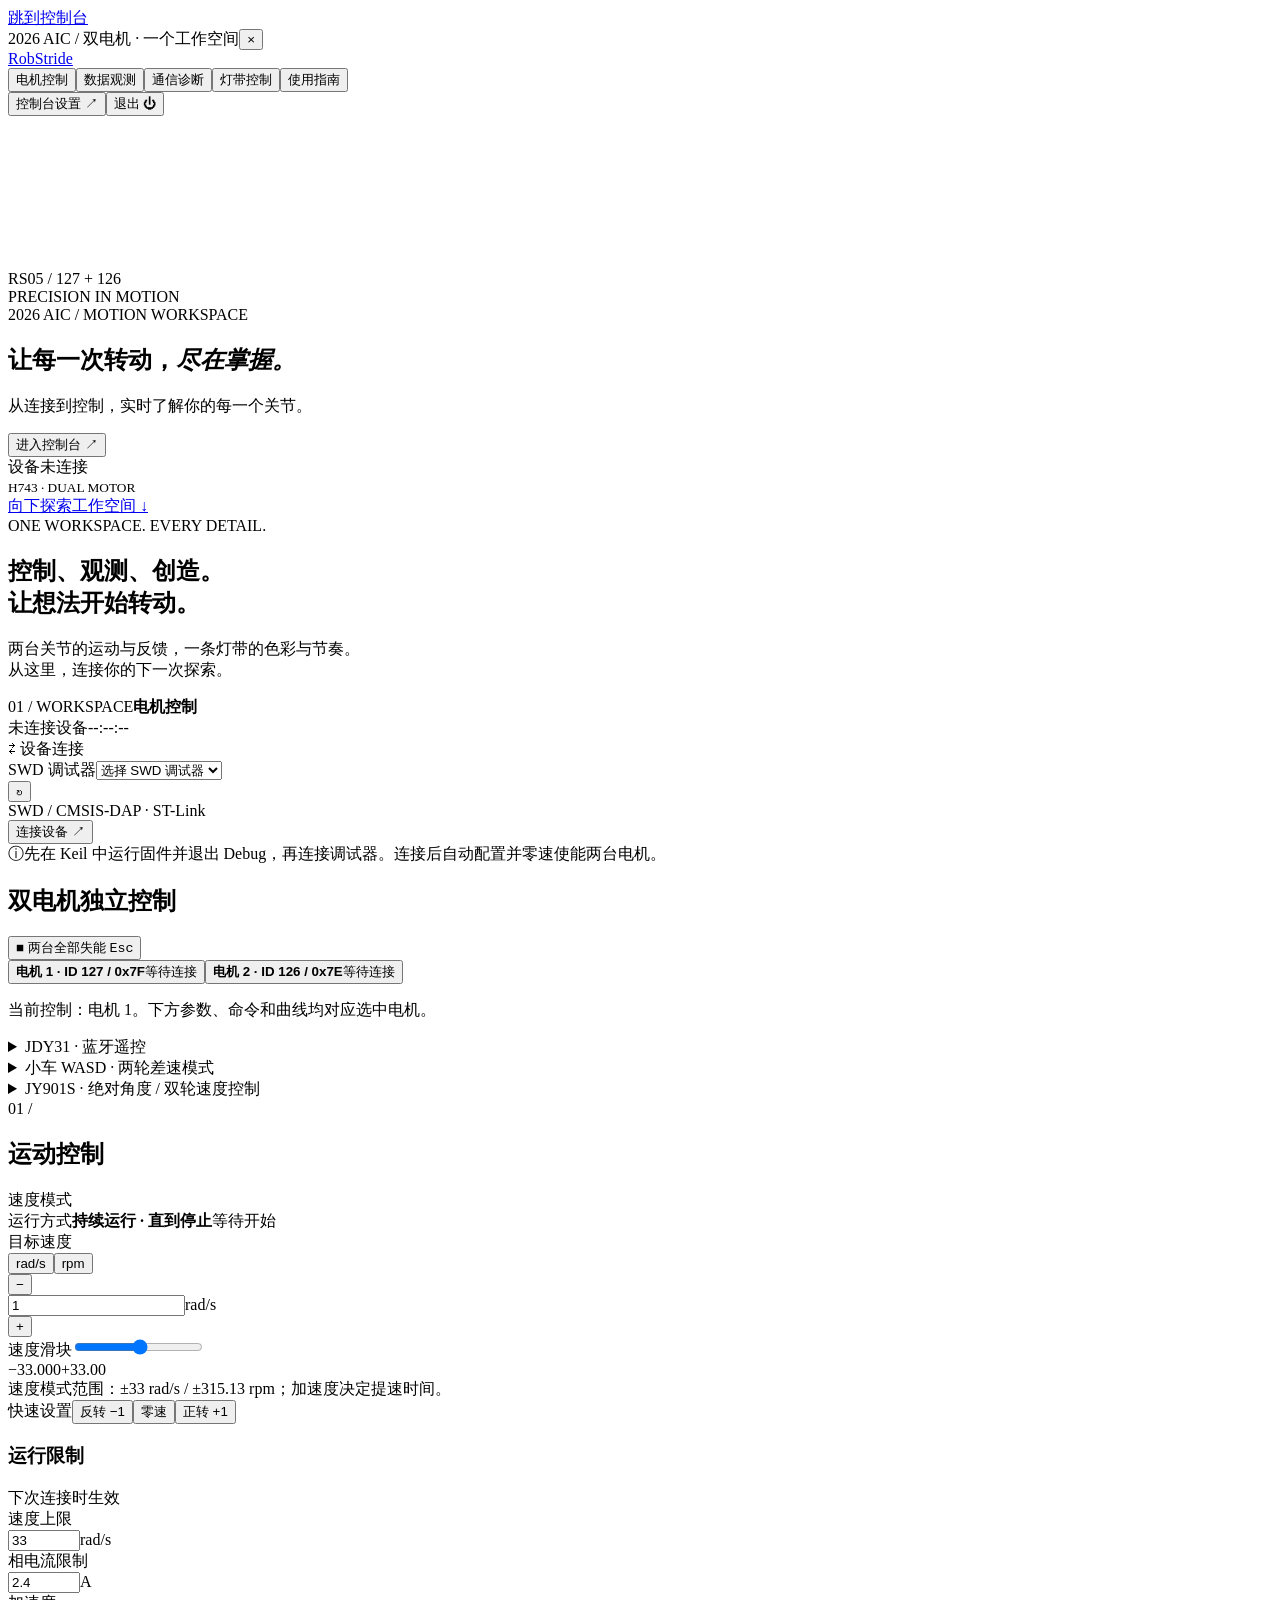
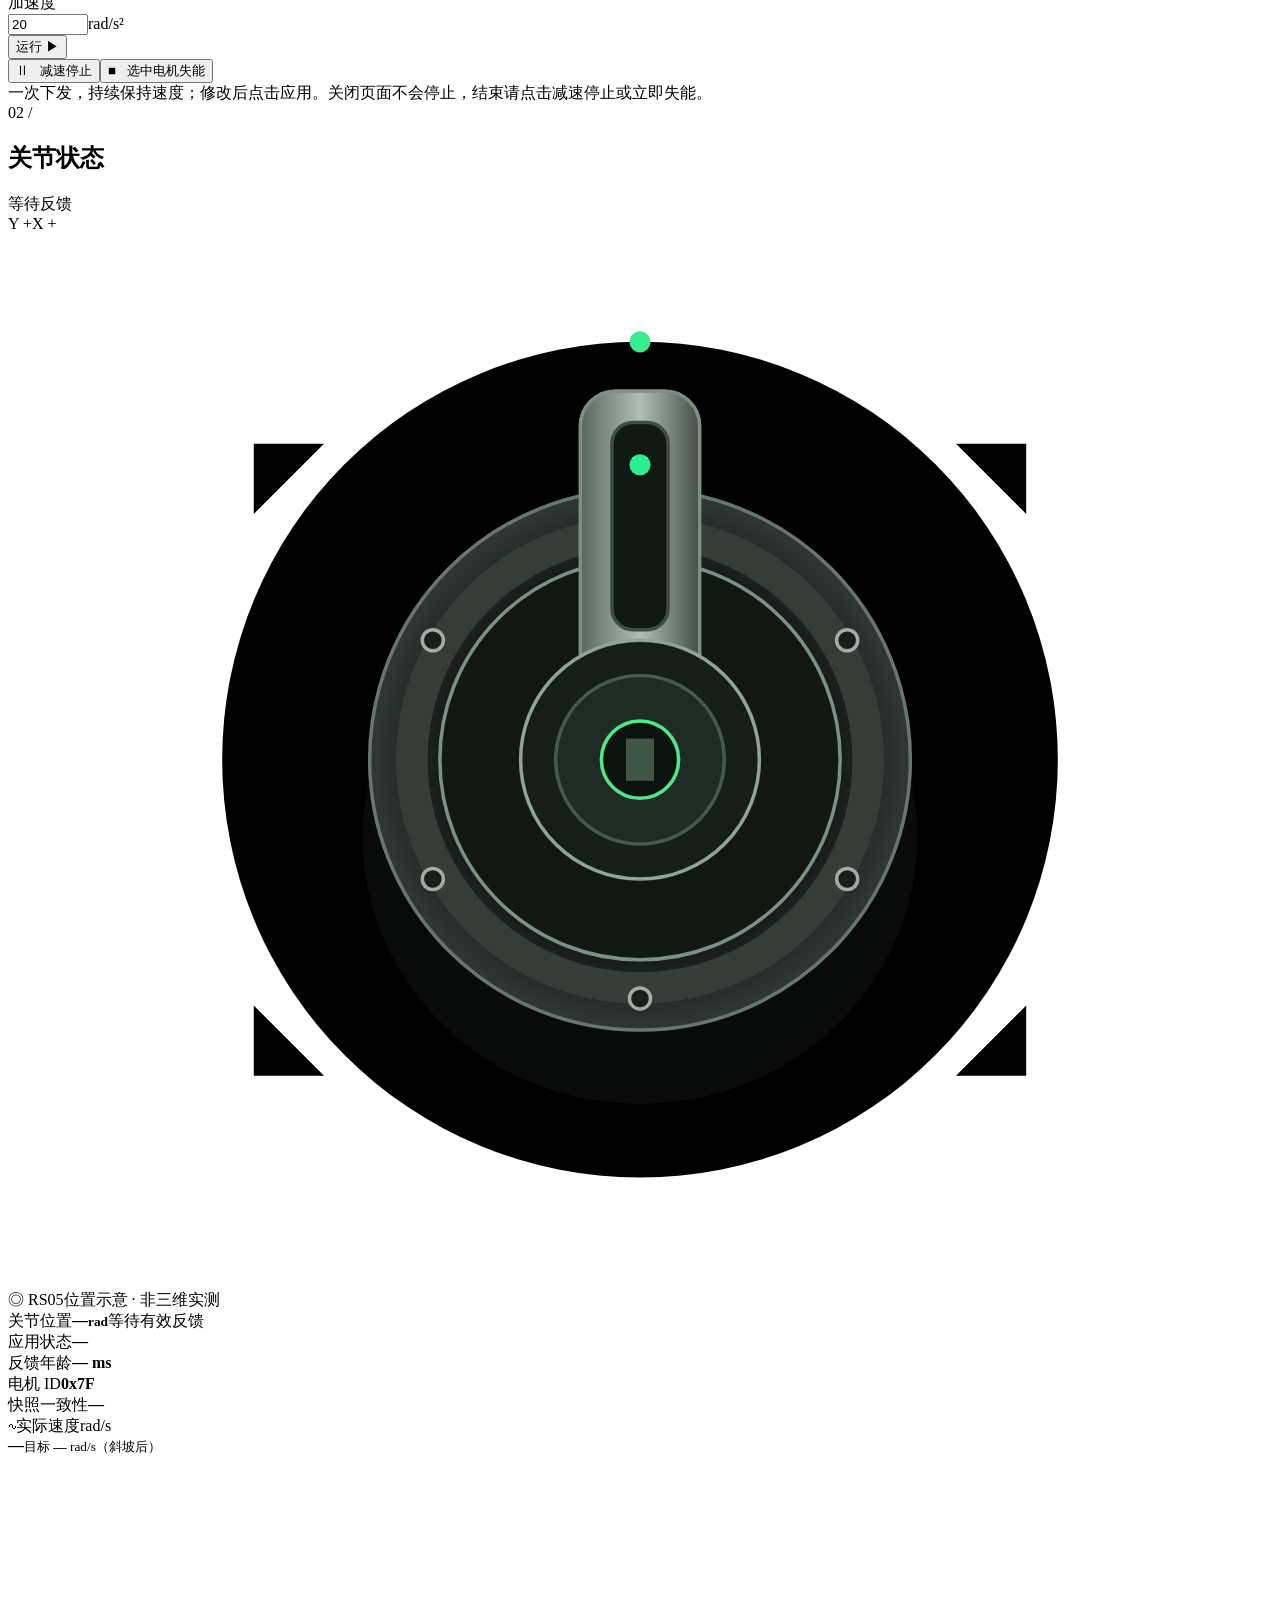
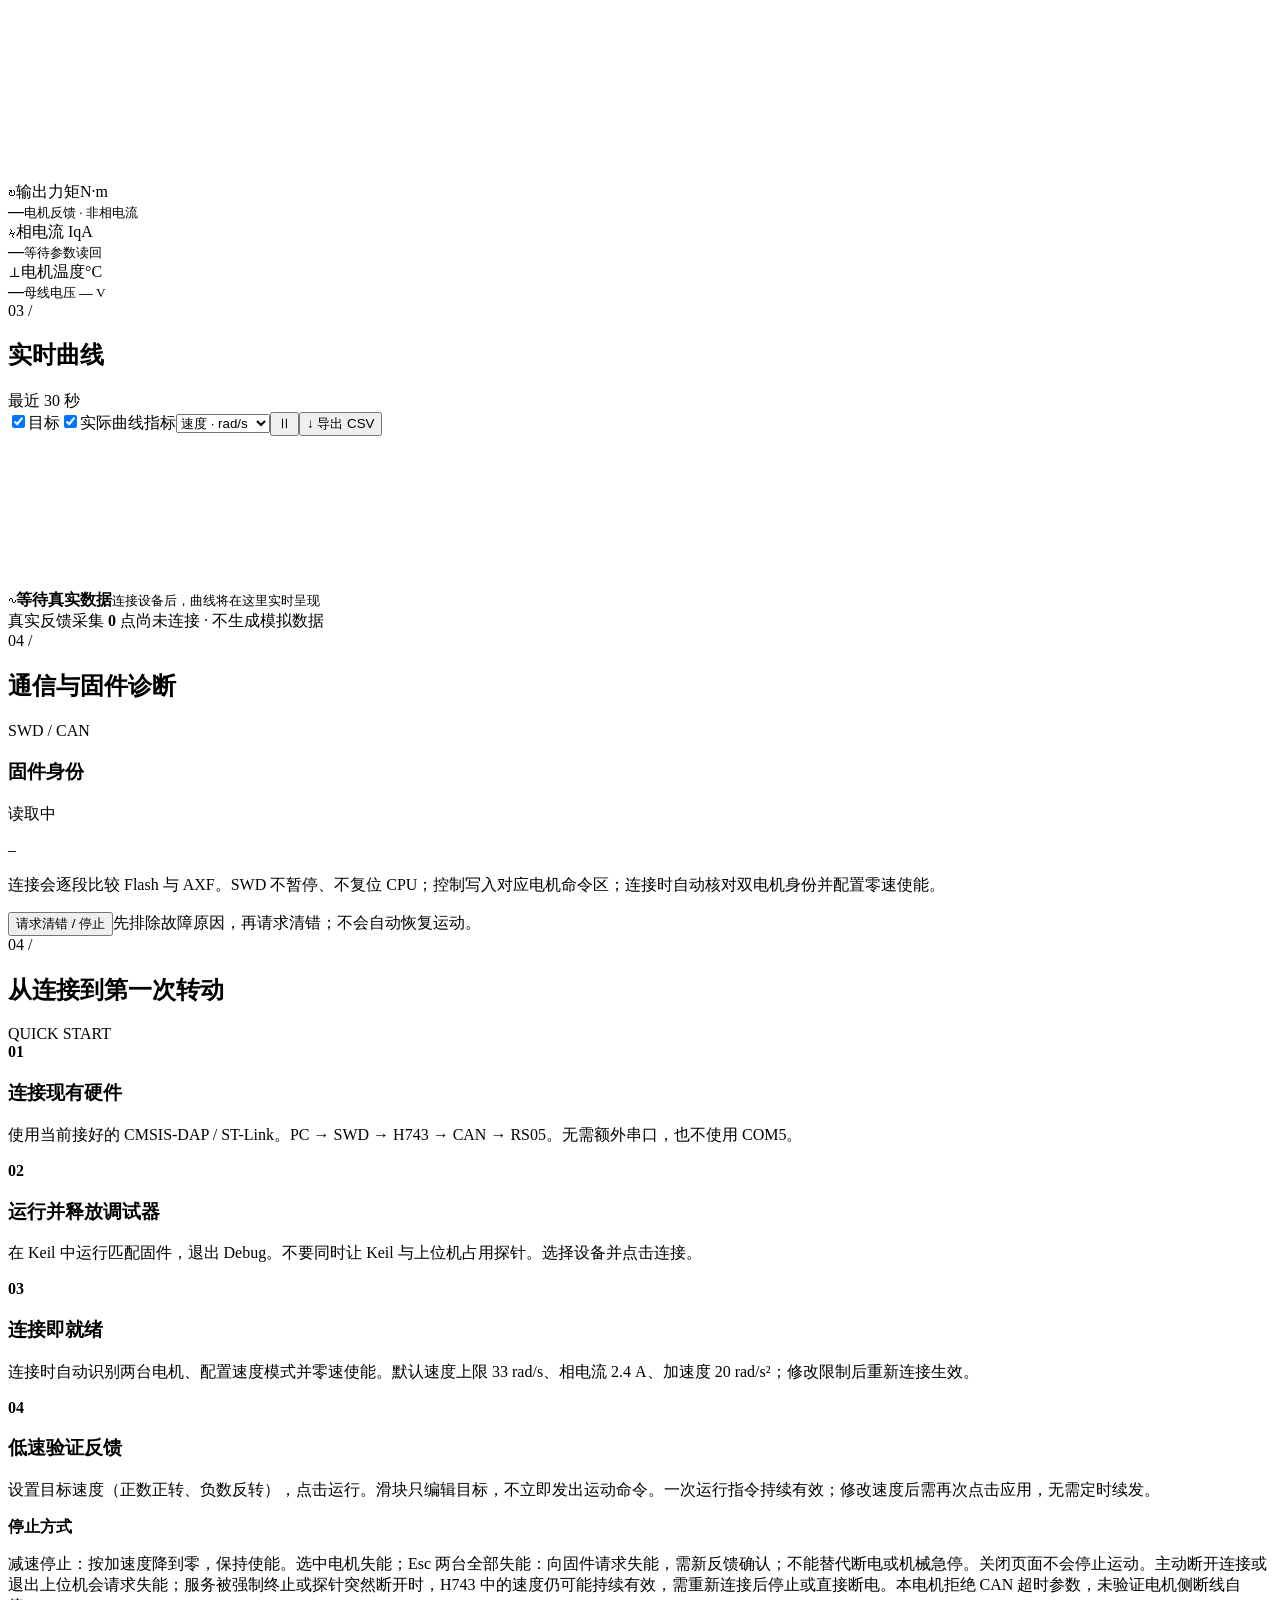
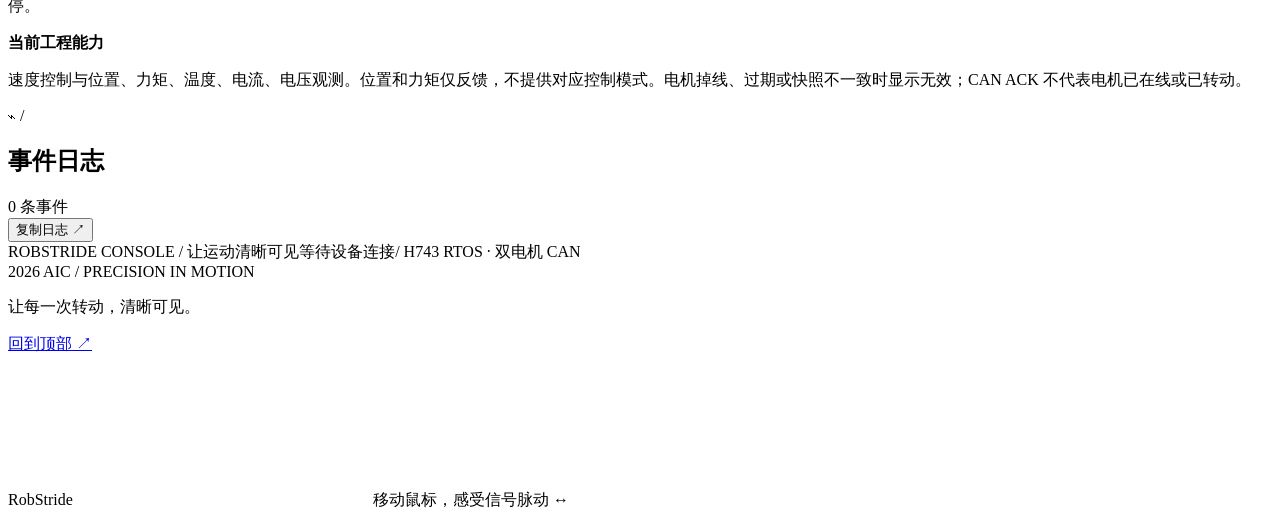
==== commit a4b236fe: "feat: 加入 JDY31 蓝牙遥控并整理全模块接线表 手机与电脑共用 USART1 文本指令，电脑新增蓝牙串口、方向按钮和 WASD。 沿用双电机准备、限值和斜坡，增加运动续发超时及控制互斥。 同" ====
--- a/上位机/RobStride_Console/web/index.html
+++ b/上位机/RobStride_Console/web/index.html
@@ -1,6 +1,6 @@
 <!DOCTYPE html>
 <html lang="zh-CN">
-<head><meta charset="UTF-8"><meta name="viewport" content="width=device-width,initial-scale=1"><title>2026 AIC · RobStride 控制台</title><link rel="stylesheet" href="/style.css"><link rel="stylesheet" href="/template.css"><link rel="stylesheet" href="/signal-theme.css"><link rel="stylesheet" href="/chassis.css"></head>
+<head><meta charset="UTF-8"><meta name="viewport" content="width=device-width,initial-scale=1"><title>2026 AIC · RobStride 控制台</title><link rel="stylesheet" href="/style.css"><link rel="stylesheet" href="/template.css"><link rel="stylesheet" href="/signal-theme.css"><link rel="stylesheet" href="/chassis.css"><link rel="stylesheet" href="/bluetooth.css"></head>
 <body>
 <a class="skip-link" href="#console">跳到控制台</a>
 <div class="announcement" id="announcement"><span class="announcement-pixels" aria-hidden="true"></span><span>2026 AIC <span class="announcement-divider">/</span> 双电机 · 一个工作空间</span><button id="dismiss-announcement" aria-label="关闭横幅">×</button></div>
@@ -31,6 +31,28 @@
     </section>
 
     <div id="view-control" class="view">
+      <details id="bluetooth-panel" class="panel drive-panel">
+        <summary>JDY31 · 蓝牙遥控</summary>
+        <p>先在 Windows 蓝牙设置中配对 JDY31，选择它的出站 COM 口连接。此入口通过蓝牙直接控制 H7；连接不使能，点击下方“使能蓝牙遥控”后再操作。</p>
+        <div class="bt-connect-row"><label>蓝牙串口<select id="bt-port"><option value="">请选择 COM 口</option></select></label><button id="bt-refresh" class="button secondary">刷新串口</button><button id="bt-connect" class="button primary">连接蓝牙</button><button id="bt-disconnect" class="button secondary" disabled>断开蓝牙</button></div>
+        <div class="drive-settings">
+          <label>行驶 / 转向轮速 (rad/s)<input id="bt-speed" type="number" min="0" max="33" step="any" value="1"></label>
+          <label>准备速度上限 (rad/s)<input id="bt-cap" type="number" min="0.001" max="33" step="any" value="33"></label>
+          <label>相电流上限 (A)<input id="bt-current" type="number" min="0.001" max="11" step="any" value="2.4"></label>
+          <label>加速度 (rad/s²)<input id="bt-accel" type="number" min="0.001" max="150" step="any" value="20"></label>
+          <label>左轮电机<select id="bt-left"><option value="1" selected>电机 2 · ID 126</option><option value="0">电机 1 · ID 127</option></select></label>
+          <label>左轮前进方向<select id="bt-left-sign"><option value="-1" selected>反转 −</option><option value="1">正转 +</option></select></label>
+          <label>右轮前进方向<select id="bt-right-sign"><option value="1" selected>正转 +</option><option value="-1">反转 −</option></select></label>
+        </div>
+        <div class="bt-connect-row"><button id="bt-arm" class="button primary" disabled>使能蓝牙遥控</button><button id="bt-apply-speed" class="button secondary" disabled>停止并应用轮速</button><button id="bt-keyboard" class="button secondary" aria-pressed="false" disabled>开启蓝牙 WASD</button><button id="bt-disable" class="button danger" disabled>两轮失能 · Esc</button></div>
+        <div class="bt-remote"><div class="bt-pad" aria-label="按住蓝牙方向键行驶">
+          <button data-bt-motion="FL" class="button secondary" disabled>↖ 前进左弯</button><button data-bt-motion="F" class="button secondary" disabled>↑ 前进 W</button><button data-bt-motion="FR" class="button secondary" disabled>↗ 前进右弯</button>
+          <button data-bt-motion="L" class="button secondary" disabled>↶ 原地左转 A</button><button id="bt-stop" class="button primary" disabled>■ 停止 Space</button><button data-bt-motion="R" class="button secondary" disabled>↷ 原地右转 D</button>
+          <button data-bt-motion="BL" class="button secondary" disabled>↙ 倒车左弯</button><button data-bt-motion="B" class="button secondary" disabled>↓ 后退 S</button><button data-bt-motion="BR" class="button secondary" disabled>↘ 倒车右弯</button>
+        </div><div class="bt-readout"><p id="bt-status" role="status">蓝牙未连接</p><p id="bt-live">等待固件回执</p><p class="control-note">按住行驶，松开减速到零。窗口失焦、切换模块或折叠面板会停车并关闭蓝牙 WASD。手机发送相同方向帧时每 200 ms 内续发；H7 超过 600 ms 未续发会归零并要求重新使能。</p></div></div>
+        <details class="bt-instructions"><summary>手机发送指令对照表</summary><p>使用文本发送，每条以 @ 开头、以真实 CRLF（回车+换行）结尾。例如 <code>@F\r\n</code> 中的 \r\n 表示结束符；串口参数 9600 / 8N1。</p><table><thead><tr><th>内容（省略 CRLF）</th><th>效果</th></tr></thead><tbody><tr><td>@PING / @STATUS</td><td>检查固件 / 读取状态</td></tr><tr><td>@ARM</td><td>确认双电机身份、准备并零速使能，等待 OK ARM</td></tr><tr><td>@SPEED=1</td><td>停车时设置行驶/转向轮速为 1 rad/s，允许 0–33</td></tr><tr><td>@F / @B</td><td>前进 / 后退，重复发送续控</td></tr><tr><td>@L 或 @Q / @R 或 @E</td><td>原地左转 / 原地右转</td></tr><tr><td>@FL / @FR / @BL / @BR</td><td>前进左弯 / 前进右弯 / 倒车左弯 / 倒车右弯</td></tr><tr><td>@S / @STOP</td><td>两轮目标归零，按原加速度减速</td></tr><tr><td>@!</td><td>两轮失能，之后需重新 @ARM</td></tr></tbody></table></details>
+        <pre id="bt-log" class="bt-log" aria-label="蓝牙收发回执">尚无蓝牙数据</pre>
+      </details>
       <details id="drive-panel" class="panel drive-panel">
         <summary>小车 WASD · 两轮差速模式</summary>
         <p>连接就绪后即可进入键盘控制。进入时接管两轮目标并归零，随后按 WASD 行驶。速度上限、电流和加速度沿用现有设置。</p>
@@ -118,5 +140,5 @@
 </aside>
 <button class="back-top" id="back-to-top" aria-label="回到顶部" hidden>↑</button>
 <div class="toast hidden" id="toast" role="alert"></div>
-<script src="/app.js"></script><script src="/led.js"></script><script src="/drive.js"></script><script src="/chassis.js"></script><script src="/pixel-field.js"></script><script src="/template-ui.js"></script><script src="/distortion-grid.js"></script><script src="/footer-distortion.js"></script><script src="/signal-distortion.js"></script>
+<script src="/app.js"></script><script src="/led.js"></script><script src="/drive.js"></script><script src="/chassis.js"></script><script src="/bluetooth.js"></script><script src="/pixel-field.js"></script><script src="/template-ui.js"></script><script src="/distortion-grid.js"></script><script src="/footer-distortion.js"></script><script src="/signal-distortion.js"></script>
 </body></html>
